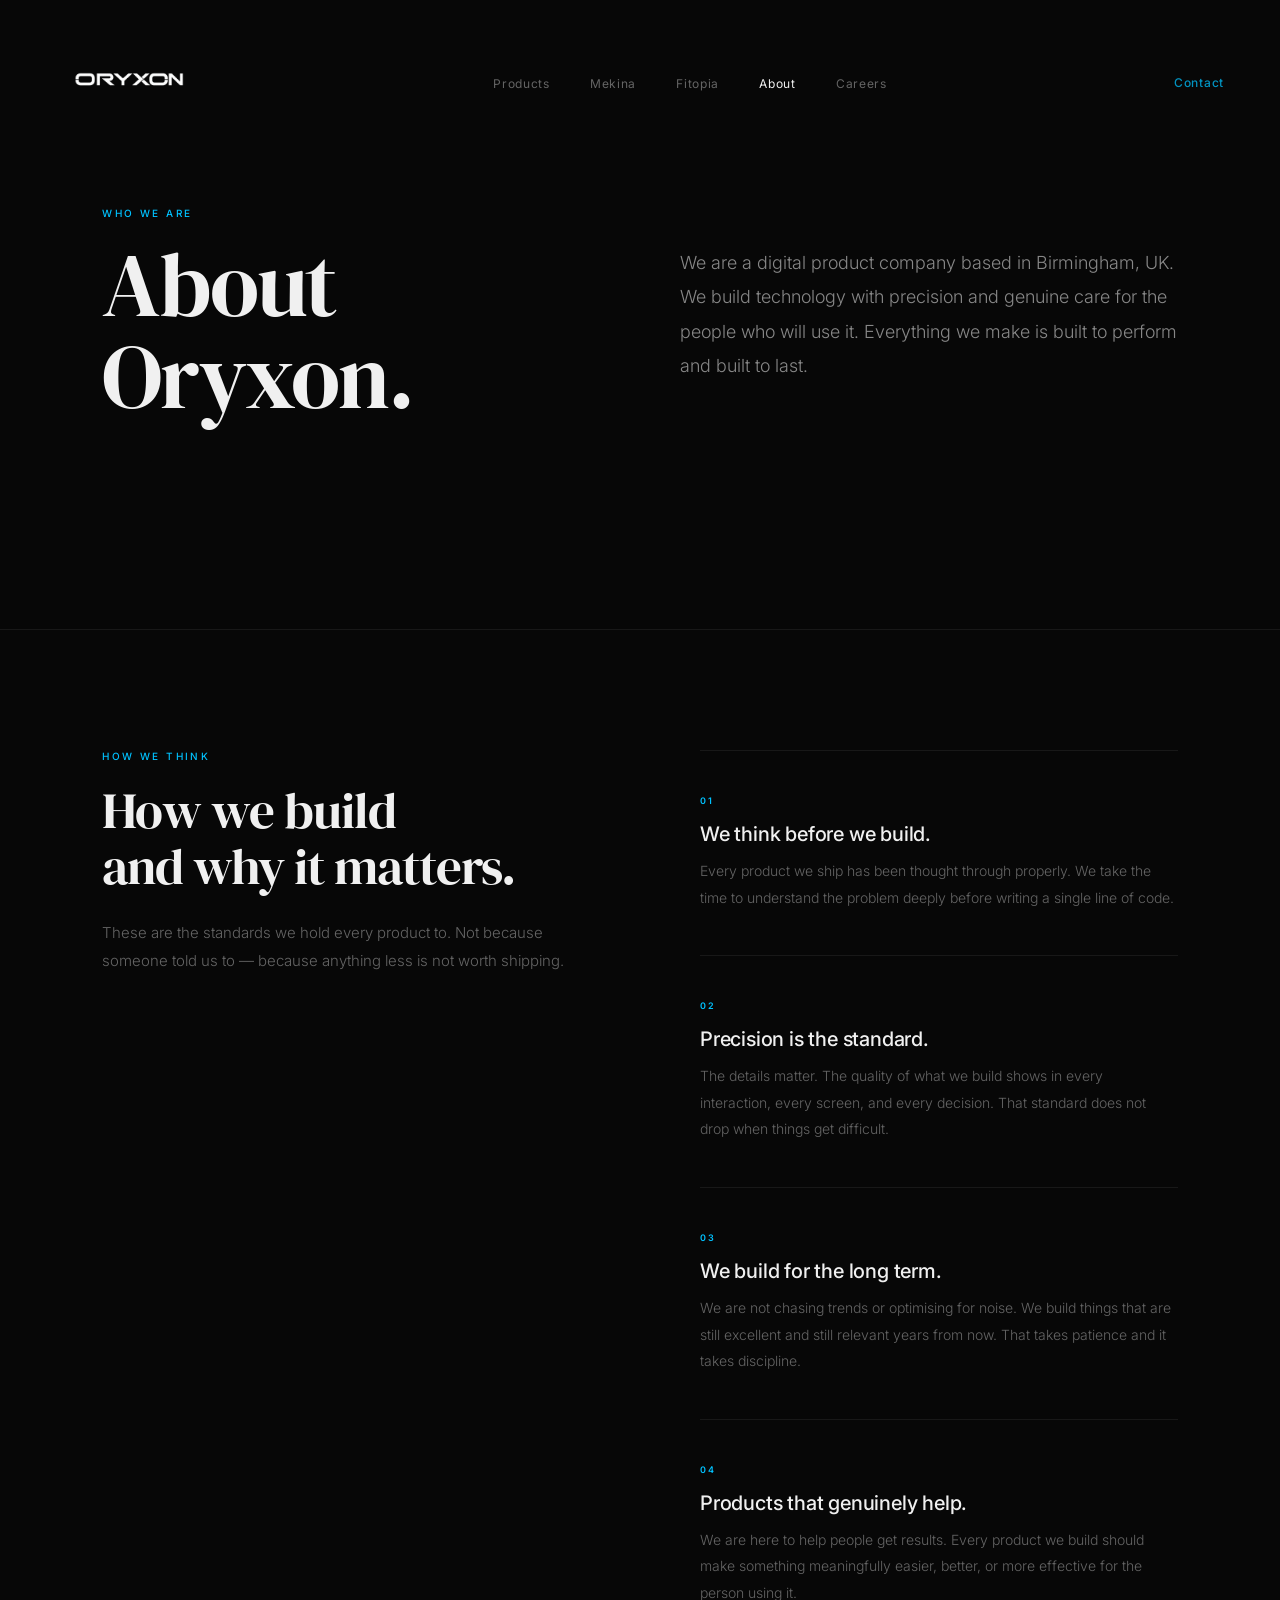
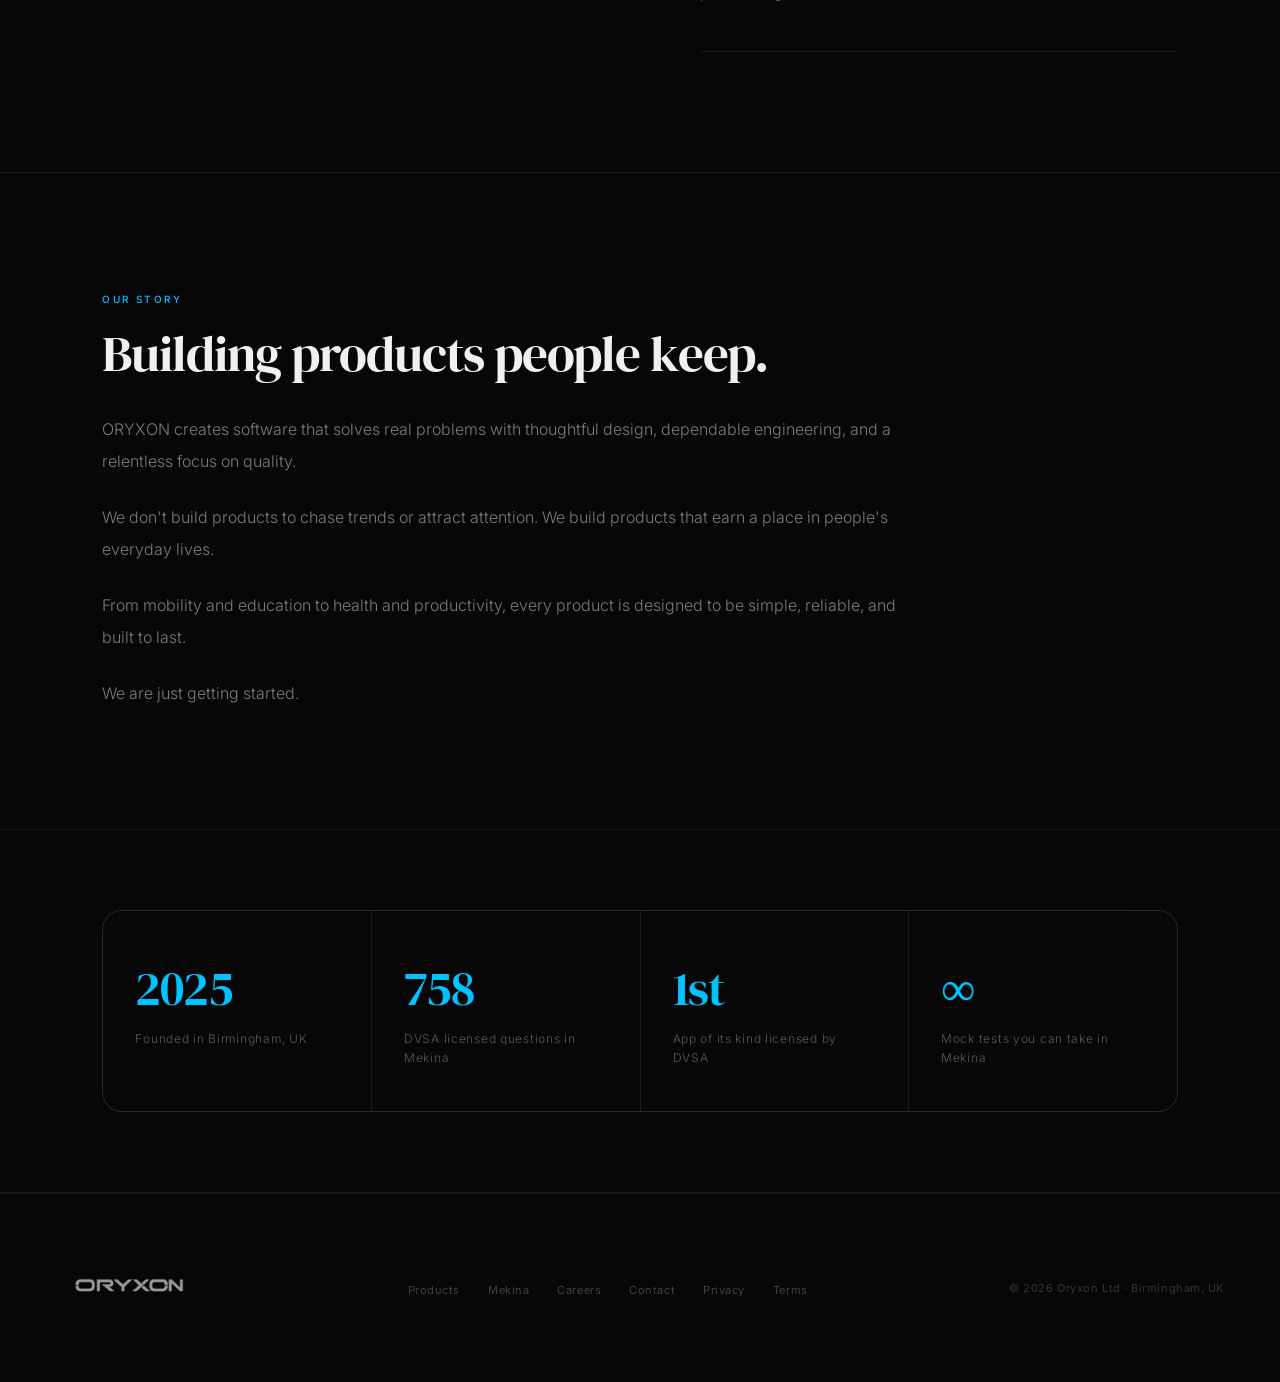
==== about/index.html @ ba81dc82 "Remove custom cursor, add splash screen, update screenshots" ====
<!DOCTYPE html>
<html lang="en">
<head>
<meta charset="UTF-8"><meta name="viewport" content="width=device-width, initial-scale=1.0">
<title>About — Oryxon</title>
<meta name="description" content="Oryxon is a digital product company based in Birmingham, UK. We build technology for communities that have been overlooked.">
<meta property="og:title" content="About Oryxon"><meta property="og:url" content="https://oryxon.co.uk/about">
<link rel="icon" type="image/png" href="/favicon.png">
<link rel="preconnect" href="https://fonts.googleapis.com"><link rel="preconnect" href="https://fonts.gstatic.com" crossorigin>
<link href="https://fonts.googleapis.com/css2?family=DM+Serif+Display:ital@0;1&family=Inter:wght@200;300;400;500;600&display=swap" rel="stylesheet">
<style>
*, *::before, *::after { box-sizing: border-box; margin: 0; padding: 0; }

:root {
  --void: #070707;
  --blue: #00C2FF;
  --green: #00E87A;
  --purple: #8B5CF6;
  --text: #f0f0f0;
  --muted: rgba(240,240,240,0.35);
  --glass: rgba(255,255,255,0.04);
  --border: rgba(255,255,255,0.07);
  --serif: 'DM Serif Display', Georgia, serif;
  --sans: 'Inter', system-ui, sans-serif;
}

html { scroll-behavior: smooth; }

body {
  background: var(--void);
  color: var(--text);
  font-family: var(--sans);
  overflow-x: hidden;
  -webkit-font-smoothing: antialiased;
  
}

/* CURSOR */
#cursor {
  position: fixed; width: 8px; height: 8px;
  background: var(--blue); border-radius: 50%;
  pointer-events: none; z-index: 9999;
  transform: translate(-50%, -50%);
  transition: width 0.3s, height 0.3s;
  mix-blend-mode: screen;
}
#cursor-ring {
  position: fixed; width: 36px; height: 36px;
  border: 1px solid rgba(0,194,255,0.4); border-radius: 50%;
  pointer-events: none; z-index: 9998;
  transform: translate(-50%, -50%);
  transition: width 0.3s, height 0.3s, border-color 0.3s;
}

/* NAV */
nav {
  position: fixed; top: 0; left: 0; right: 0; z-index: 100;
  display: flex; align-items: center; justify-content: space-between;
  padding: 32px 56px;
  transition: padding 0.4s, background 0.4s;
}
nav.scrolled {
  padding: 18px 56px;
  background: rgba(7,7,7,0.8);
  backdrop-filter: blur(24px);
  border-bottom: 1px solid var(--border);
}
.nav-logo {
  font-family: var(--sans); font-size: 14px; font-weight: 600;
  letter-spacing: 0.14em; text-transform: uppercase;
  color: var(--text); text-decoration: none;
}
.nav-logo em { color: var(--blue); font-style: normal; }
.nav-links { display: flex; gap: 40px; list-style: none; }
.nav-links a {
  font-size: 12px; font-weight: 400; letter-spacing: 0.06em;
  color: rgba(240,240,240,0.4); text-decoration: none; transition: color 0.2s;
}
.nav-links a:hover, .nav-links a.active { color: var(--text); }
.nav-contact {
  font-size: 12px; font-weight: 500; letter-spacing: 0.06em;
  color: var(--blue); text-decoration: none; opacity: 0.75; transition: opacity 0.2s;
}
.nav-contact:hover { opacity: 1; }

/* PAGE TRANSITIONS */
.page-wrap {
  opacity: 0;
  animation: pageIn 0.7s ease forwards;
}
@keyframes pageIn {
  from { opacity: 0; transform: translateY(16px); }
  to { opacity: 1; transform: translateY(0); }
}

/* SECTION UTILS */
.section-label {
  display: block; font-size: 10px; font-weight: 500;
  letter-spacing: 0.24em; text-transform: uppercase; color: var(--blue); margin-bottom: 20px;
}
.reveal {
  opacity: 0; transform: translateY(24px);
  transition: opacity 0.9s ease, transform 0.9s ease;
}
.reveal.visible { opacity: 1; transform: translateY(0); }

/* BUTTONS */
.btn-primary {
  display: inline-flex; align-items: center; gap: 10px;
  font-size: 12px; font-weight: 500; letter-spacing: 0.1em; text-transform: uppercase;
  color: #000; background: var(--blue); text-decoration: none;
  padding: 14px 36px; border-radius: 100px; transition: all 0.25s;
  border: none; 
}
.btn-primary:hover { transform: translateY(-2px); box-shadow: 0 0 40px rgba(0,194,255,0.35); }

.btn-ghost {
  display: inline-flex; align-items: center; gap: 10px;
  font-size: 12px; font-weight: 500; letter-spacing: 0.1em; text-transform: uppercase;
  color: var(--text); text-decoration: none;
  padding: 14px 36px; border-radius: 100px;
  border: 1px solid var(--border); transition: all 0.25s; 
}
.btn-ghost:hover { border-color: rgba(0,194,255,0.4); color: var(--blue); background: rgba(0,194,255,0.05); }

/* FOOTER */
footer {
  border-top: 1px solid var(--border);
  padding: 44px 56px;
  display: flex; align-items: center; justify-content: space-between;
}
.footer-logo { font-size: 12px; font-weight: 600; letter-spacing: 0.14em; text-transform: uppercase; }
.footer-logo em { color: var(--blue); font-style: normal; }
.footer-links { display: flex; gap: 28px; list-style: none; }
.footer-links a { font-size: 11px; color: rgba(240,240,240,0.25); text-decoration: none; letter-spacing: 0.05em; transition: color 0.2s; }
.footer-links a:hover { color: rgba(240,240,240,0.5); }
.footer-copy { font-size: 11px; color: rgba(240,240,240,0.2); letter-spacing: 0.05em; }

/* GLASS CARD */
.glass-card {
  background: rgba(255,255,255,0.03);
  border: 1px solid var(--border);
  border-radius: 20px;
  backdrop-filter: blur(12px);
}

/* APP STORE BTN */
.appstore-btn {
  display: inline-flex; align-items: center; gap: 12px;
  background: rgba(255,255,255,0.04); border: 1px solid rgba(255,255,255,0.12);
  border-radius: 12px; padding: 12px 22px;
  text-decoration: none; color: var(--text); opacity: 0.4;
  pointer-events: none; cursor: default;
  transition: none;
}
.appstore-btn svg { flex-shrink: 0; }
.appstore-btn-text { display: flex; flex-direction: column; gap: 1px; }
.appstore-btn-sub { font-size: 9px; font-weight: 400; letter-spacing: 0.06em; opacity: 0.7; }
.appstore-btn-label { font-size: 15px; font-weight: 600; letter-spacing: -0.01em; }

@media (max-width: 900px) {
  nav { padding: 20px 24px; }
  nav.scrolled { padding: 14px 24px; }
  .nav-links { display: none; }
  footer { flex-direction: column; gap: 20px; text-align: center; padding: 32px 24px; }
  .footer-links { flex-wrap: wrap; justify-content: center; }
}
</style>
<style>
#hero{min-height:70vh;display:grid;grid-template-columns:1fr 1fr;align-items:center;padding:0 8vw;border-bottom:1px solid var(--border);gap:80px;}
.hero-left h1{font-family:var(--serif);font-size:clamp(52px,7vw,100px);font-weight:400;letter-spacing:-0.025em;line-height:1.02;}
.hero-right p{font-size:18px;font-weight:300;line-height:1.9;color:rgba(240,240,240,0.55);}
#origin{padding:120px 8vw;display:grid;grid-template-columns:1fr 1fr;gap:120px;align-items:start;border-bottom:1px solid var(--border);}
.origin-left{position:sticky;top:120px;}
.origin-title{font-family:var(--serif);font-size:clamp(36px,4vw,54px);font-weight:400;letter-spacing:-0.02em;line-height:1.1;margin-bottom:24px;}
.origin-sub{font-size:15px;font-weight:300;color:rgba(240,240,240,0.4);line-height:1.9;}
.origin-right{display:flex;flex-direction:column;gap:0;}
.origin-block{padding:44px 0;border-bottom:1px solid var(--border);}
.origin-block:first-child{border-top:1px solid var(--border);}
.ob-num{font-size:9px;font-weight:600;letter-spacing:0.18em;color:var(--blue);margin-bottom:16px;}
.ob-title{font-size:20px;font-weight:500;letter-spacing:-0.01em;margin-bottom:12px;}
.ob-text{font-size:14px;font-weight:300;line-height:1.9;color:rgba(240,240,240,0.4);}
#founding{padding:120px 8vw;border-bottom:1px solid var(--border);}
.founding-inner{max-width:820px;}
.founding-title{font-family:var(--serif);font-size:clamp(32px,4vw,52px);font-weight:400;letter-spacing:-0.02em;line-height:1.1;margin-bottom:32px;}
.founding-title em{font-style:italic;color:var(--blue);}
.founding-body{font-size:16px;font-weight:300;line-height:2;color:rgba(240,240,240,0.5);}
.founding-body p+p{margin-top:24px;}
#facts{padding:80px 8vw;border-bottom:1px solid var(--border);}
.facts-grid{display:grid;grid-template-columns:repeat(4,1fr);gap:1px;background:var(--border);border:1px solid var(--border);border-radius:20px;overflow:hidden;}
.fact-item{background:rgba(7,7,7,0.9);padding:44px 32px;}
.fact-num{font-family:var(--serif);font-size:48px;font-weight:400;color:var(--blue);letter-spacing:-0.025em;margin-bottom:8px;}
.fact-label{font-size:12px;font-weight:300;color:rgba(240,240,240,0.35);letter-spacing:0.06em;line-height:1.6;}
@media(max-width:900px){
  #hero{grid-template-columns:1fr;padding:100px 24px 60px;gap:40px;}
  #origin{grid-template-columns:1fr;gap:0;padding:80px 24px;}
  .origin-left{position:static;margin-bottom:60px;}
  #founding,#facts{padding:80px 24px;}
  .facts-grid{grid-template-columns:repeat(2,1fr);}
}
</style>
</head>
<body>

<nav id="nav" class="scrolled">
  <a href="../index.html" class="nav-logo"><img src="/logo.png" alt="Oryxon" style="height:100px;display:block;"></a>
  <ul class="nav-links">
    <li><a href="../products/index.html">Products</a></li>
    <li><a href="../mekina/index.html">Mekina</a></li>
    <li><a href="../fitopia/index.html">Fitopia</a></li>
    <li><a href="index.html" class="active">About</a></li>
    <li><a href="../careers/index.html">Careers</a></li>
  </ul>
  <a href="../contact/index.html" class="nav-contact">Contact</a>
</nav>
<div class="page-wrap">

<section id="hero">
  <div class="hero-left">
    <span class="section-label reveal">Who we are</span>
    <h1 class="reveal">About<br>Oryxon.</h1>
  </div>
  <div class="hero-right">
    <p class="reveal">We are a digital product company based in Birmingham, UK. We build technology with precision and genuine care for the people who will use it. Everything we make is built to perform and built to last.</p>
  </div>
</section>

<section id="origin">
  <div class="origin-left reveal">
    <span class="section-label">How we think</span>
    <h2 class="origin-title">How we build<br>and why it matters.</h2>
    <p class="origin-sub">These are the standards we hold every product to. Not because someone told us to — because anything less is not worth shipping.</p>
  </div>
  <div class="origin-right">
    <div class="origin-block reveal">
      <div class="ob-num">01</div>
      <div class="ob-title">We think before we build.</div>
      <p class="ob-text">Every product we ship has been thought through properly. We take the time to understand the problem deeply before writing a single line of code.</p>
    </div>
    <div class="origin-block reveal">
      <div class="ob-num">02</div>
      <div class="ob-title">Precision is the standard.</div>
      <p class="ob-text">The details matter. The quality of what we build shows in every interaction, every screen, and every decision. That standard does not drop when things get difficult.</p>
    </div>
    <div class="origin-block reveal">
      <div class="ob-num">03</div>
      <div class="ob-title">We build for the long term.</div>
      <p class="ob-text">We are not chasing trends or optimising for noise. We build things that are still excellent and still relevant years from now. That takes patience and it takes discipline.</p>
    </div>
    <div class="origin-block reveal">
      <div class="ob-num">04</div>
      <div class="ob-title">Products that genuinely help.</div>
      <p class="ob-text">We are here to help people get results. Every product we build should make something meaningfully easier, better, or more effective for the person using it.</p>
    </div>
  </div>
</section>

<section id="founding">
  <div class="founding-inner">
    <span class="section-label reveal">Our story</span>
    <h2 class="founding-title reveal">Building products people keep.</h2>
    <div class="founding-body reveal">
      <p>ORYXON creates software that solves real problems with thoughtful design, dependable engineering, and a relentless focus on quality.</p>
      <p>We don't build products to chase trends or attract attention. We build products that earn a place in people's everyday lives.</p>
      <p>From mobility and education to health and productivity, every product is designed to be simple, reliable, and built to last.</p>
      <p>We are just getting started.</p>
    </div>
  </div>
</section>

<section id="facts">
  <div class="facts-grid">
    <div class="fact-item reveal">
      <div class="fact-num">2025</div>
      <div class="fact-label">Founded in Birmingham, UK</div>
    </div>
    <div class="fact-item reveal">
      <div class="fact-num">758</div>
      <div class="fact-label">DVSA licensed questions in Mekina</div>
    </div>
    <div class="fact-item reveal">
      <div class="fact-num">1st</div>
      <div class="fact-label">App of its kind licensed by DVSA</div>
    </div>
    <div class="fact-item reveal">
      <div class="fact-num">∞</div>
      <div class="fact-label">Mock tests you can take in Mekina</div>
    </div>
  </div>
</section>

<footer>
  <div class="footer-logo"><img src="/logo.png" alt="Oryxon" style="height:100px;display:block;opacity:0.6;"></div>
  <ul class="footer-links">
    <li><a href="../products/index.html">Products</a></li><li><a href="../mekina/index.html">Mekina</a></li>
    <li><a href="../careers/index.html">Careers</a></li><li><a href="../contact/index.html">Contact</a></li>
    <li><a href="../privacy/index.html">Privacy</a></li><li><a href="../terms/index.html">Terms</a></li>
  </ul>
  <div class="footer-copy">© 2026 Oryxon Ltd · Birmingham, UK</div>
</footer>
</div>
<script>

window.addEventListener('scroll',()=>document.getElementById('nav').classList.toggle('scrolled',scrollY>60));
const io=new IntersectionObserver(e=>e.forEach(en=>{if(en.isIntersecting)en.target.classList.add('visible');}),{threshold:.12});
document.querySelectorAll('.reveal').forEach(el=>io.observe(el));
setTimeout(()=>document.querySelectorAll('#hero .reveal').forEach(el=>el.classList.add('visible')),100);
</script>
</body>
</html>
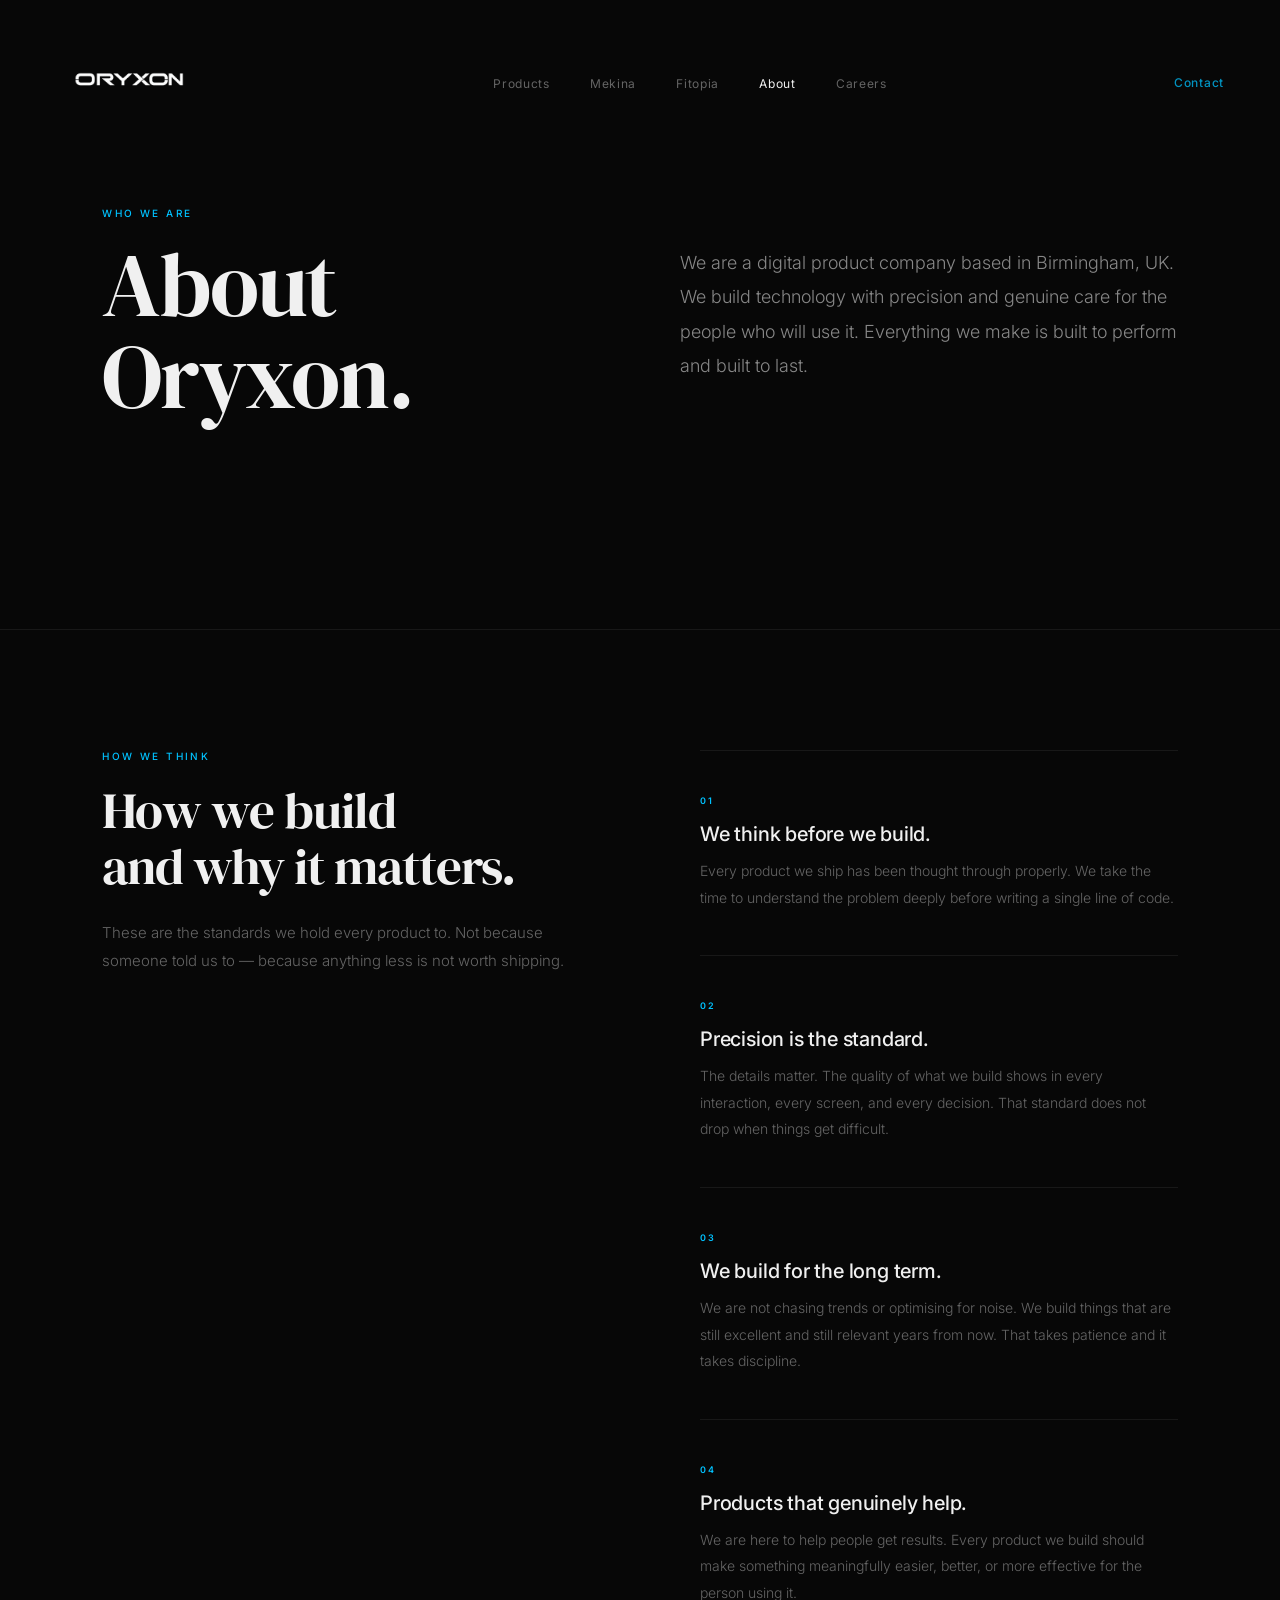
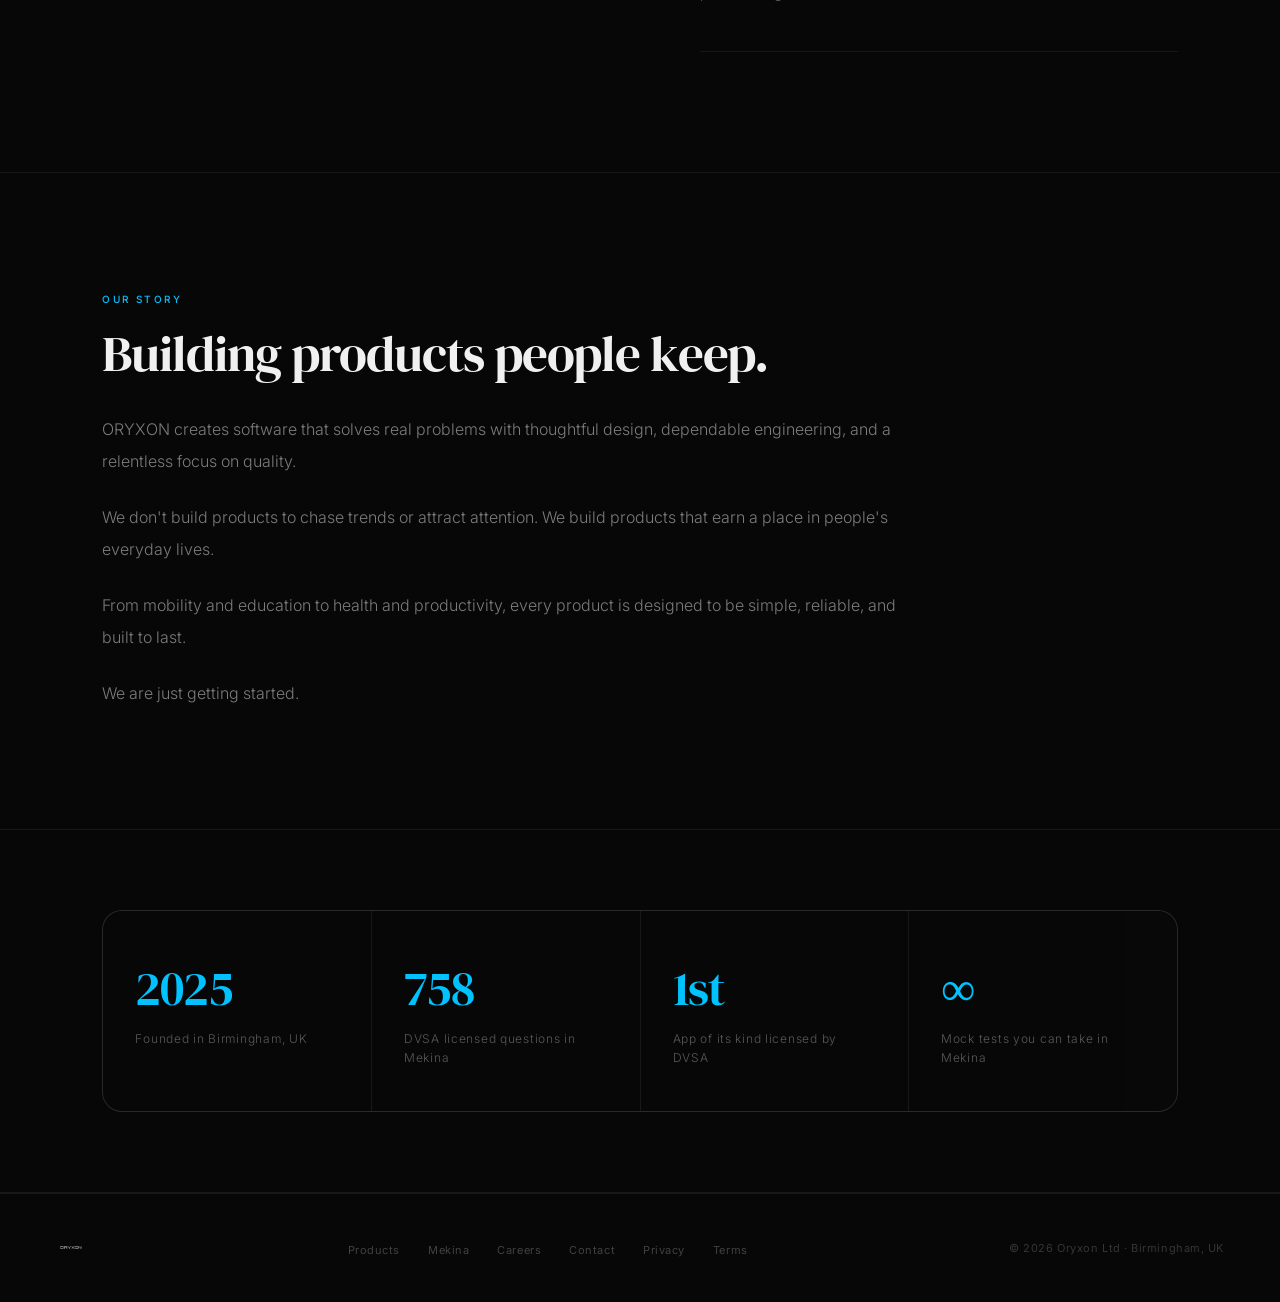
==== commit 2fc18214: "Mobile optimization - hamburger nav, logo fix, screenshots" ====
--- a/about/index.html
+++ b/about/index.html
@@ -198,6 +198,70 @@
   #founding,#facts{padding:80px 24px;}
   .facts-grid{grid-template-columns:repeat(2,1fr);}
 }
+
+/* ── MOBILE NAV ── */
+.hamburger {
+  display: none;
+  flex-direction: column;
+  gap: 5px;
+  cursor: pointer;
+  padding: 4px;
+  z-index: 200;
+}
+.hamburger span {
+  display: block;
+  width: 24px;
+  height: 1.5px;
+  background: var(--text, #f0f0f0);
+  transition: all 0.3s ease;
+}
+.hamburger.open span:nth-child(1) { transform: translateY(6.5px) rotate(45deg); }
+.hamburger.open span:nth-child(2) { opacity: 0; }
+.hamburger.open span:nth-child(3) { transform: translateY(-6.5px) rotate(-45deg); }
+
+.mobile-menu {
+  display: none;
+  position: fixed;
+  inset: 0;
+  background: rgba(4,4,7,0.97);
+  backdrop-filter: blur(24px);
+  z-index: 150;
+  flex-direction: column;
+  align-items: center;
+  justify-content: center;
+  gap: 36px;
+}
+.mobile-menu.open { display: flex; }
+.mobile-menu a {
+  font-size: 28px;
+  font-weight: 300;
+  color: rgba(240,240,240,0.85);
+  text-decoration: none;
+  letter-spacing: 0.08em;
+  transition: color 0.2s;
+}
+.mobile-menu a:hover { color: var(--blue, #00C2FF); }
+.mobile-menu-close {
+  position: absolute;
+  top: 28px;
+  right: 28px;
+  font-size: 28px;
+  color: rgba(240,240,240,0.4);
+  cursor: pointer;
+  background: none;
+  border: none;
+  line-height: 1;
+}
+
+@media (max-width: 900px) {
+  .hamburger { display: flex; }
+  .nav-links { display: none !important; }
+  .nav-contact { display: none; }
+  nav img { height: 28px !important; }
+  .nav-logo img { height: 28px !important; }
+  .footer-logo img { height: 18px !important; }
+}
+
 </style>
 </head>
 <body>
@@ -290,7 +354,7 @@
 </section>
 
 <footer>
-  <div class="footer-logo"><img src="/logo.png" alt="Oryxon" style="height:100px;display:block;opacity:0.6;"></div>
+  <div class="footer-logo"><img src="/logo.png" alt="Oryxon" style="height:20px;display:block;opacity:0.6;"></div>
   <ul class="footer-links">
     <li><a href="../products/index.html">Products</a></li><li><a href="../mekina/index.html">Mekina</a></li>
     <li><a href="../careers/index.html">Careers</a></li><li><a href="../contact/index.html">Contact</a></li>
@@ -306,5 +370,31 @@
 document.querySelectorAll('.reveal').forEach(el=>io.observe(el));
 setTimeout(()=>document.querySelectorAll('#hero .reveal').forEach(el=>el.classList.add('visible')),100);
 </script>
+<script>
+/* HAMBURGER */
+(function(){
+  const btn = document.getElementById('hamburger');
+  const menu = document.getElementById('mobile-menu');
+  const close = document.getElementById('mobile-menu-close');
+  if(!btn || !menu) return;
+  btn.addEventListener('click', () => {
+    btn.classList.toggle('open');
+    menu.classList.toggle('open');
+    document.body.style.overflow = menu.classList.contains('open') ? 'hidden' : '';
+  });
+  close.addEventListener('click', () => {
+    btn.classList.remove('open');
+    menu.classList.remove('open');
+    document.body.style.overflow = '';
+  });
+  menu.querySelectorAll('a').forEach(a => {
+    a.addEventListener('click', () => {
+      btn.classList.remove('open');
+      menu.classList.remove('open');
+      document.body.style.overflow = '';
+    });
+  });
+})();
+</script>
 </body>
 </html>
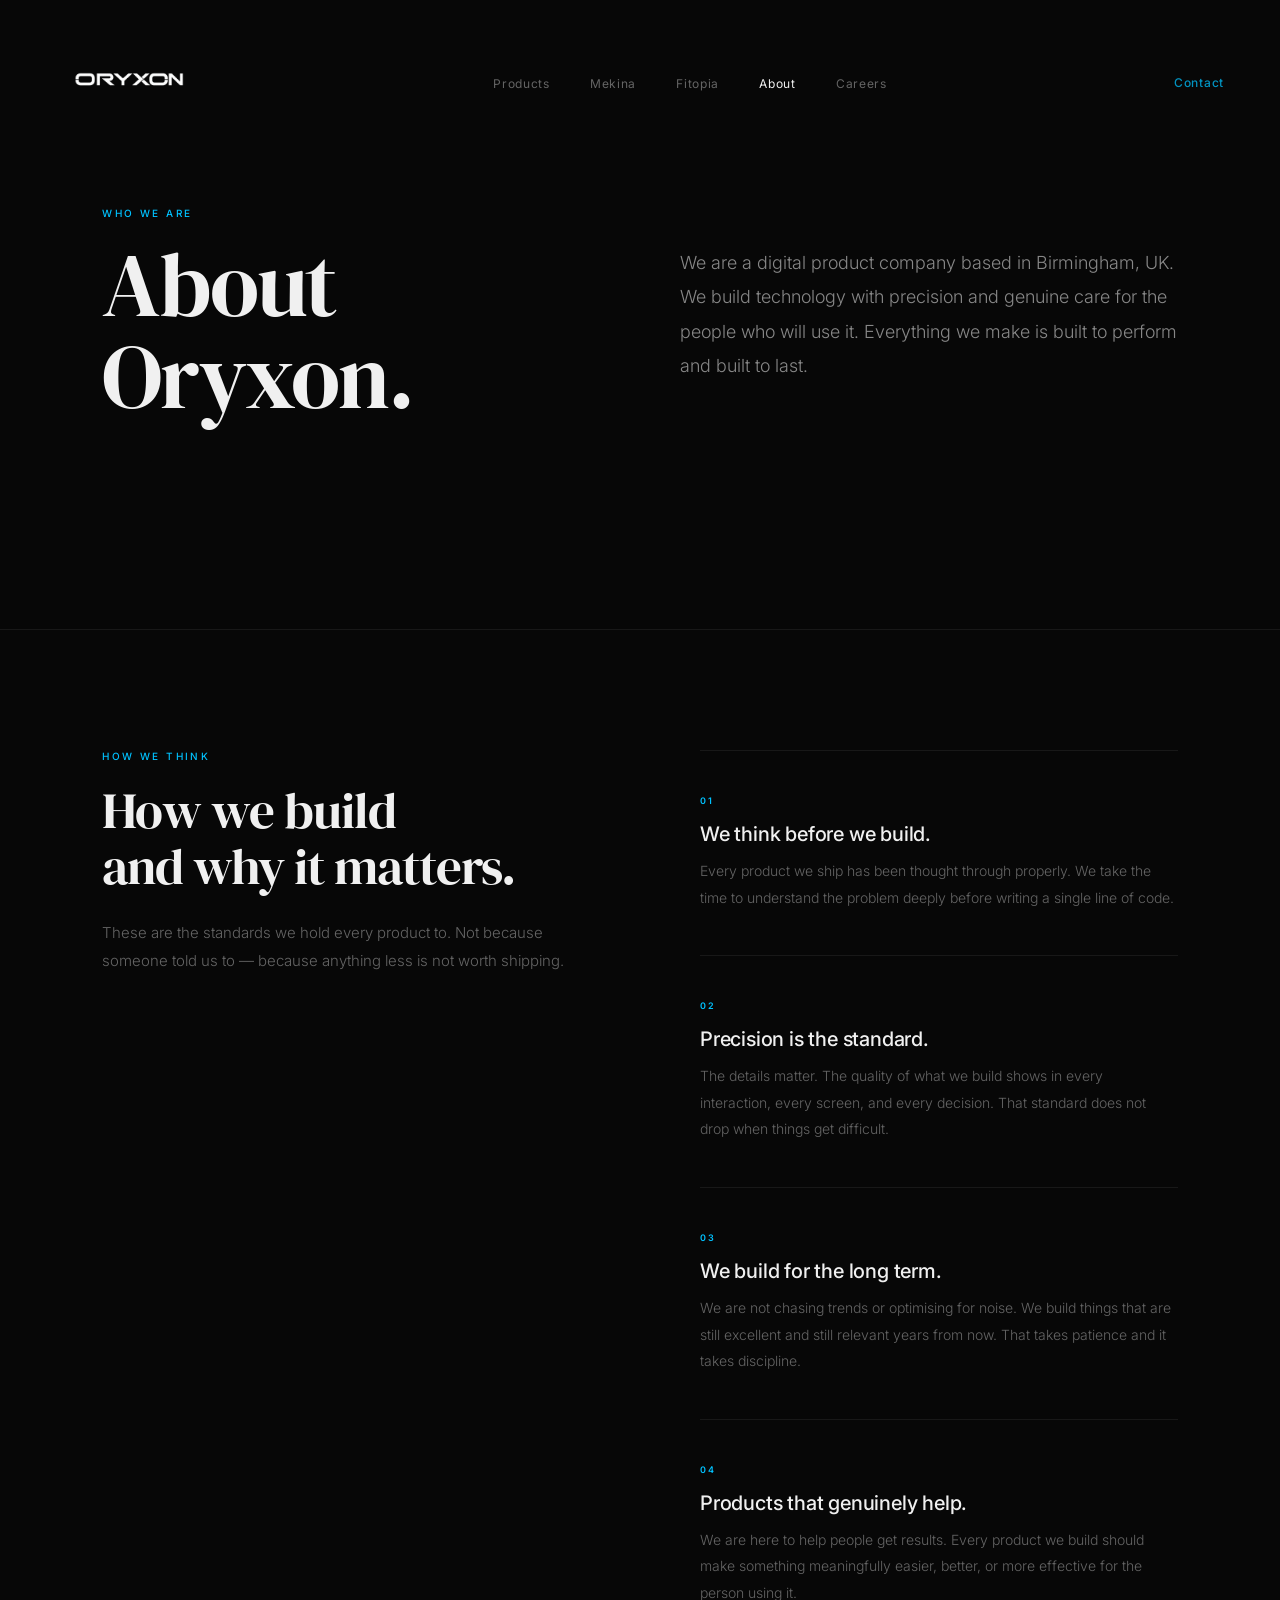
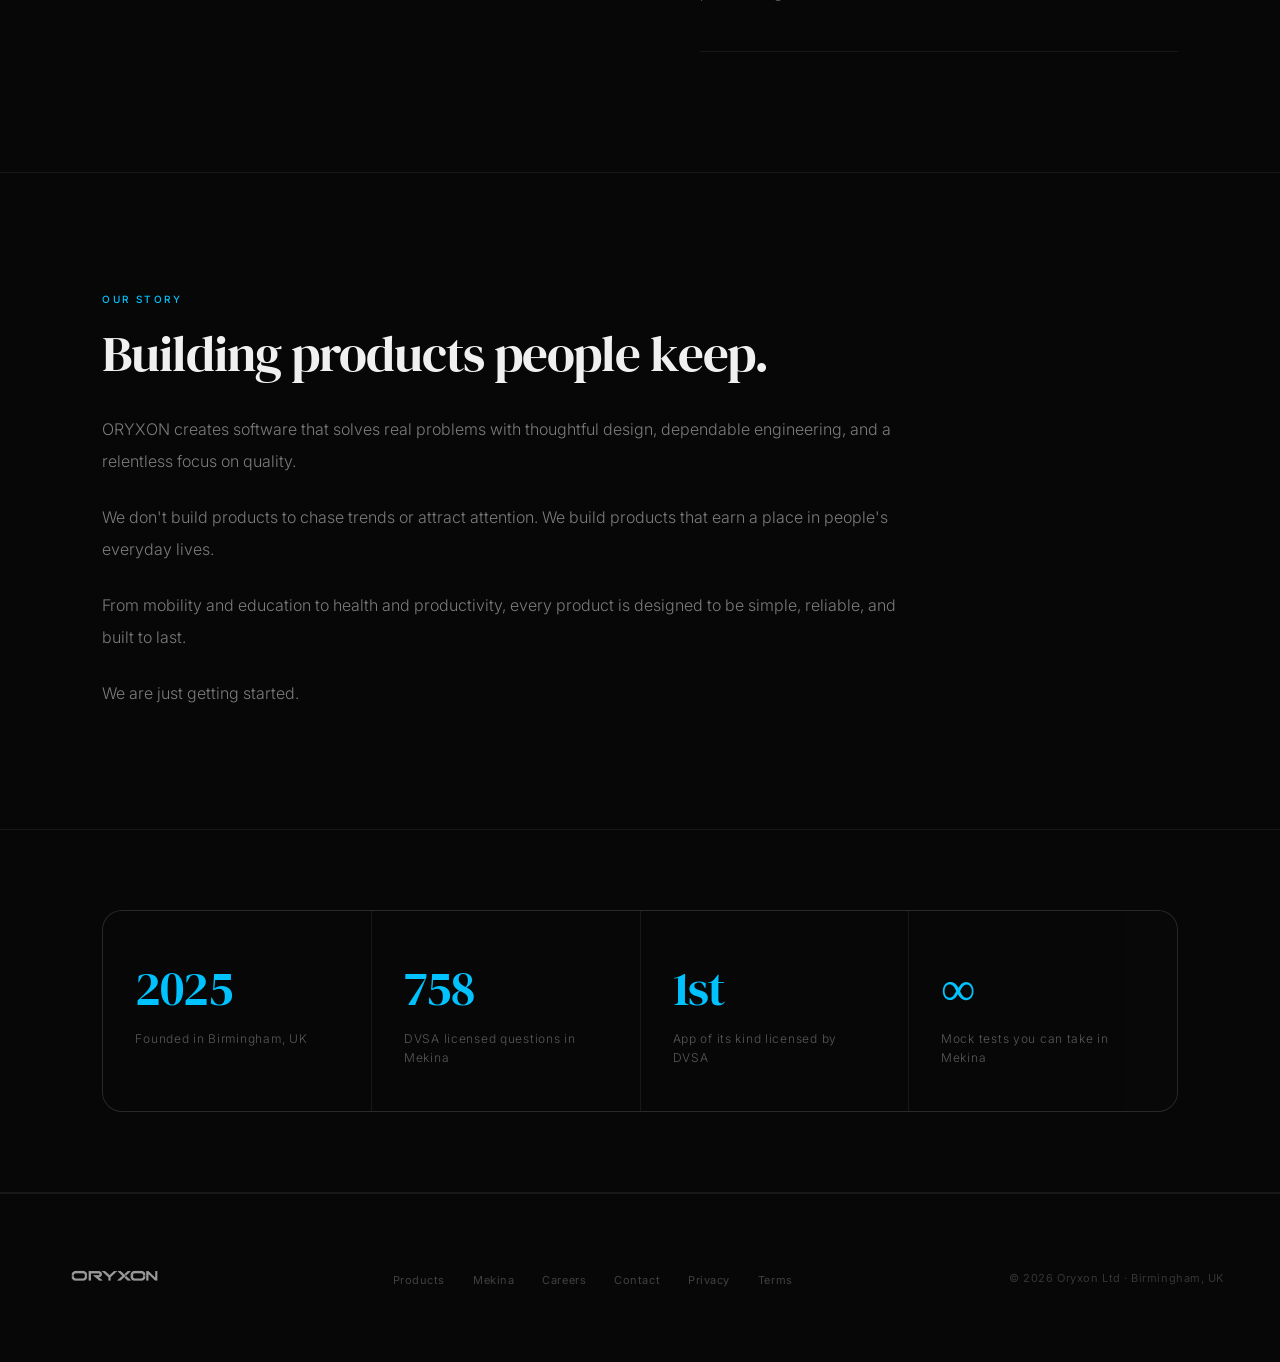
==== commit 3ec5abd0: "updated screen" ====
--- a/about/index.html
+++ b/about/index.html
@@ -354,7 +354,7 @@
 </section>
 
 <footer>
-  <div class="footer-logo"><img src="/logo.png" alt="Oryxon" style="height:20px;display:block;opacity:0.6;"></div>
+  <div class="footer-logo"><img src="/logo.png" alt="Oryxon" style="height:80px;display:block;opacity:0.6;"></div>
   <ul class="footer-links">
     <li><a href="../products/index.html">Products</a></li><li><a href="../mekina/index.html">Mekina</a></li>
     <li><a href="../careers/index.html">Careers</a></li><li><a href="../contact/index.html">Contact</a></li>
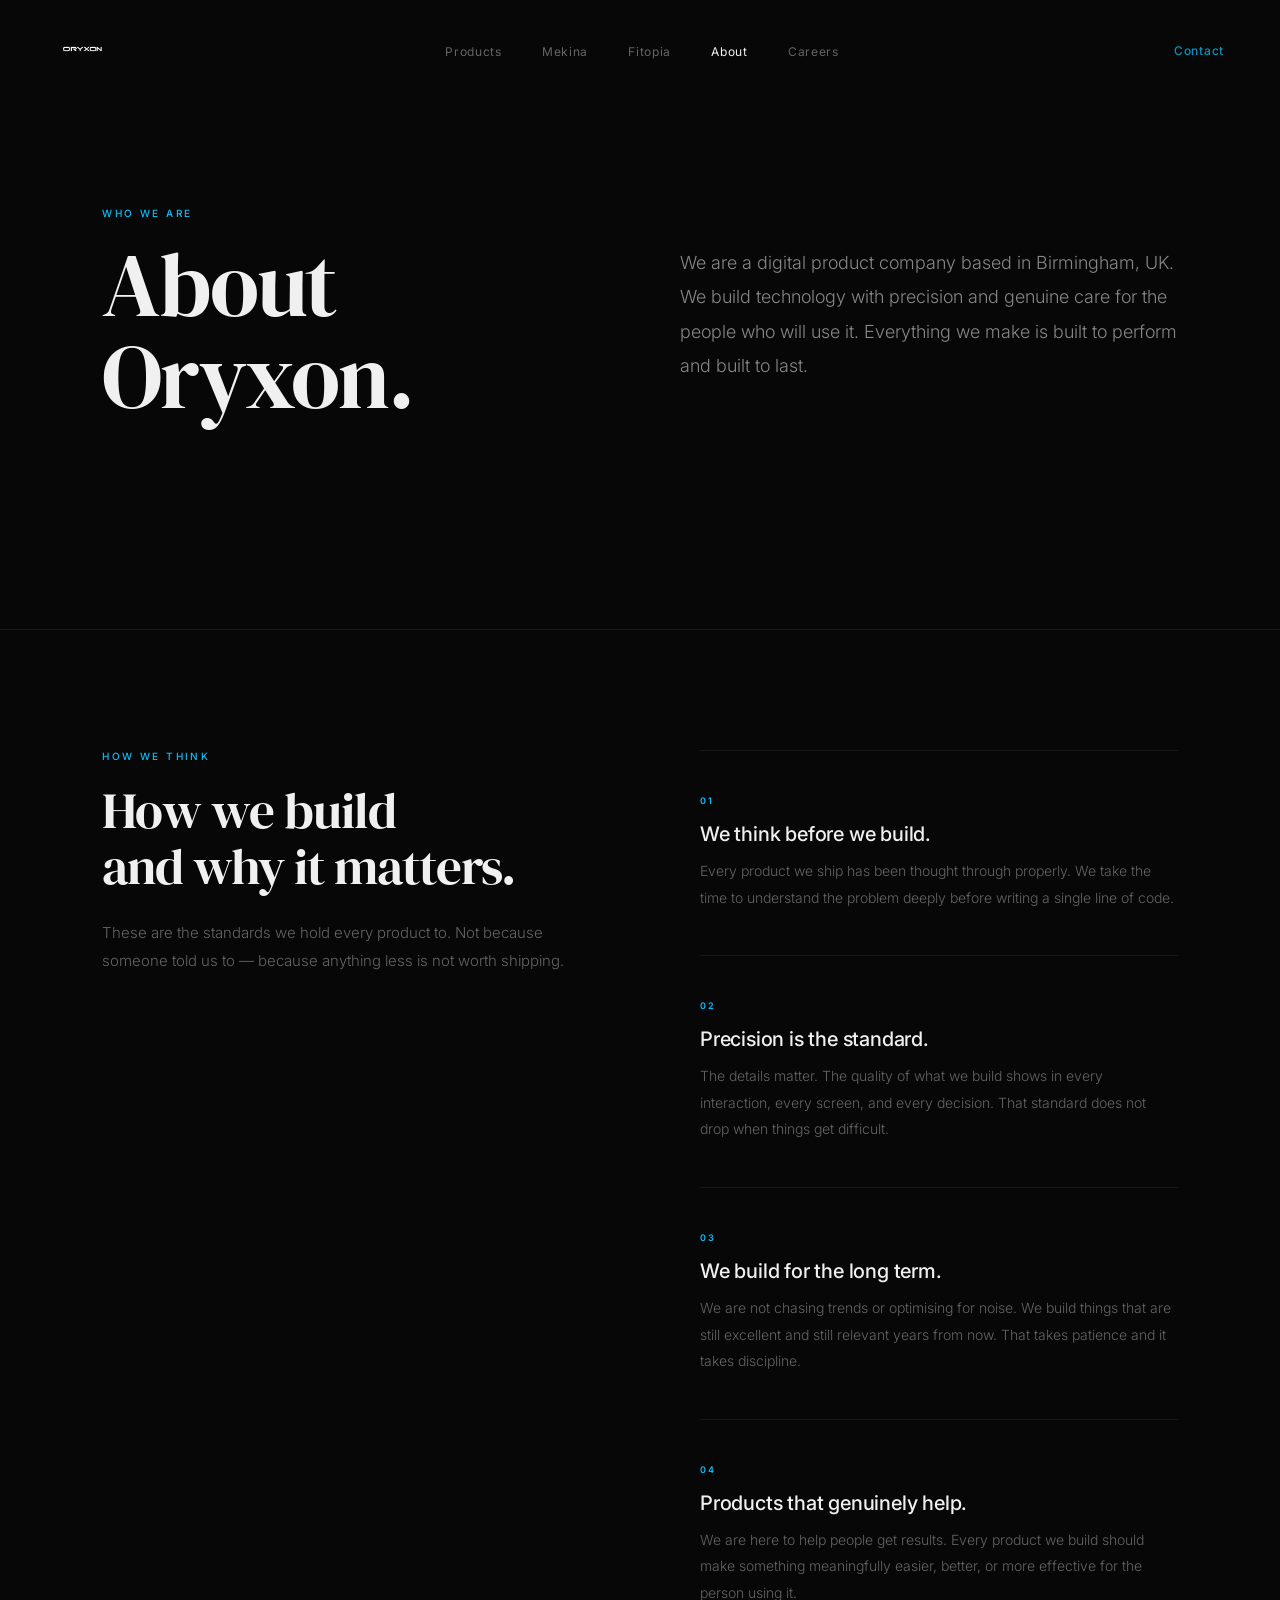
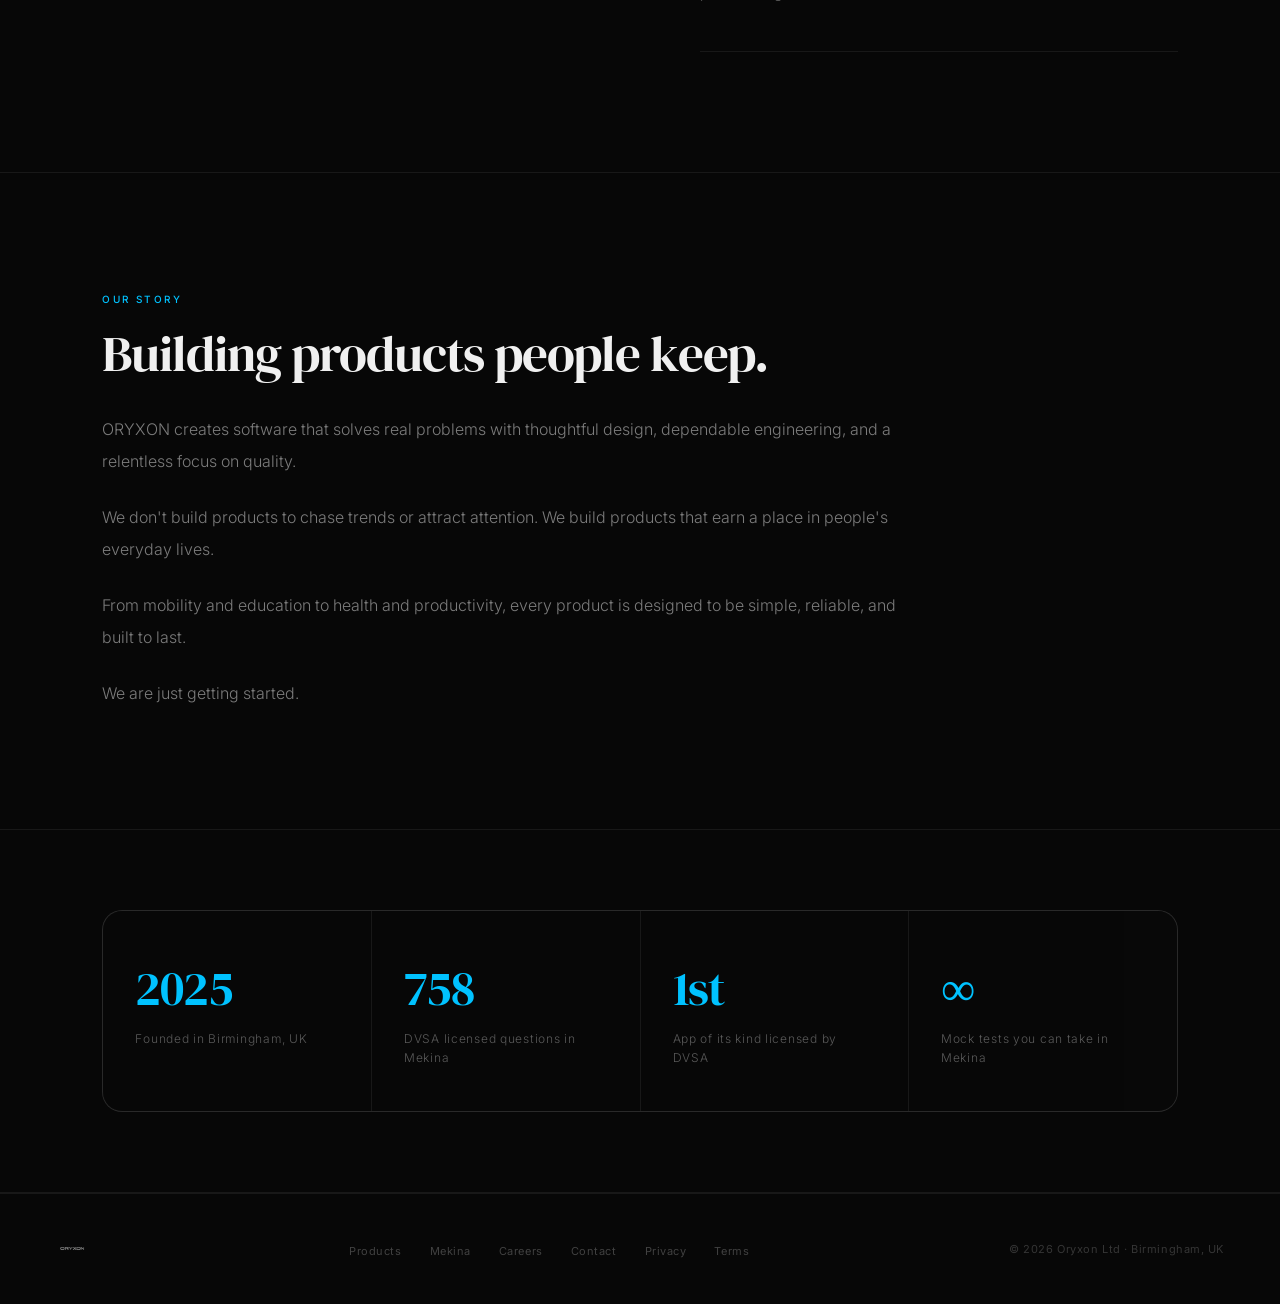
==== commit 710b71cf: "Fix logo sizes to 100px nav, 80px footer across all pages" ====
--- a/about/index.html
+++ b/about/index.html
@@ -258,16 +258,17 @@
   .nav-links { display: none !important; }
   .nav-contact { display: none; }
   nav img { height: 28px !important; }
-  .nav-logo img { height: 28px !important; }
-  .footer-logo img { height: 18px !important; }
+  .nav-logo img { height: 100px !important; }
+  .footer-logo img { height: 80px !important; }
 }
 
 </style>
+<link rel="stylesheet" href="/mobile.css">
 </head>
 <body>
 
 <nav id="nav" class="scrolled">
-  <a href="../index.html" class="nav-logo"><img src="/logo.png" alt="Oryxon" style="height:100px;display:block;"></a>
+  <a href="../index.html" class="nav-logo"><img src="/logo.png" alt="Oryxon" ></a>
   <ul class="nav-links">
     <li><a href="../products/index.html">Products</a></li>
     <li><a href="../mekina/index.html">Mekina</a></li>
@@ -276,7 +277,21 @@
     <li><a href="../careers/index.html">Careers</a></li>
   </ul>
   <a href="../contact/index.html" class="nav-contact">Contact</a>
+<!-- MOBILE HAMBURGER + FULLSCREEN MENU -->
+<button class="hamburger" id="hamburger" aria-label="Open navigation" aria-expanded="false">
+  <span></span><span></span><span></span>
+</button>
 </nav>
+<div class="mobile-menu" id="mobile-menu" role="dialog" aria-modal="true" aria-label="Navigation">
+  <button class="mobile-menu-close" id="mobile-menu-close" aria-label="Close navigation">&#x2715;</button>
+  <a href="../index.html">Home</a>
+  <a href="../products/index.html">Products</a>
+  <a href="../mekina/index.html">Mekina</a>
+  <a href="../fitopia/index.html">Fitopia</a>
+  <a href="index.html">About</a>
+  <a href="../careers/index.html">Careers</a>
+  <a href="../contact/index.html" class="mobile-menu-contact">Contact →</a>
+</div>
 <div class="page-wrap">
 
 <section id="hero">
@@ -354,7 +369,7 @@
 </section>
 
 <footer>
-  <div class="footer-logo"><img src="/logo.png" alt="Oryxon" style="height:80px;display:block;opacity:0.6;"></div>
+  <div class="footer-logo"><img src="/logo.png" alt="Oryxon" ></div>
   <ul class="footer-links">
     <li><a href="../products/index.html">Products</a></li><li><a href="../mekina/index.html">Mekina</a></li>
     <li><a href="../careers/index.html">Careers</a></li><li><a href="../contact/index.html">Contact</a></li>
@@ -370,31 +385,19 @@
 document.querySelectorAll('.reveal').forEach(el=>io.observe(el));
 setTimeout(()=>document.querySelectorAll('#hero .reveal').forEach(el=>el.classList.add('visible')),100);
 </script>
+
+
 <script>
-/* HAMBURGER */
+/* ── MOBILE REVEAL FALLBACK ── */
 (function(){
-  const btn = document.getElementById('hamburger');
-  const menu = document.getElementById('mobile-menu');
-  const close = document.getElementById('mobile-menu-close');
-  if(!btn || !menu) return;
-  btn.addEventListener('click', () => {
-    btn.classList.toggle('open');
-    menu.classList.toggle('open');
-    document.body.style.overflow = menu.classList.contains('open') ? 'hidden' : '';
-  });
-  close.addEventListener('click', () => {
-    btn.classList.remove('open');
-    menu.classList.remove('open');
-    document.body.style.overflow = '';
-  });
-  menu.querySelectorAll('a').forEach(a => {
-    a.addEventListener('click', () => {
-      btn.classList.remove('open');
-      menu.classList.remove('open');
-      document.body.style.overflow = '';
+  if(window.innerWidth > 900) return;
+  setTimeout(function(){
+    document.querySelectorAll('.reveal').forEach(function(el){
+      el.classList.add('visible');
     });
-  });
+  }, 200);
 })();
 </script>
+
 </body>
 </html>
--- a/mobile.css
+++ b/mobile.css
@@ -0,0 +1,1049 @@
+/* ═══════════════════════════════════════════════════════════════
+   ORYXON — MOBILE-FIRST RESPONSIVE SYSTEM
+   Covers: 320px phones → tablets → laptops → desktops
+   Strategy: progressive enhancement from 320px up
+   ═══════════════════════════════════════════════════════════════ */
+
+/* ── GLOBAL RESET ADDITIONS ── */
+html {
+  -webkit-text-size-adjust: 100%;
+  text-size-adjust: 100%;
+}
+
+img, video, canvas, svg {
+  max-width: 100%;
+  height: auto;
+  display: block;
+}
+
+/* Prevent ALL horizontal overflow */
+body {
+  overflow-x: hidden;
+  min-width: 0;
+}
+
+/* ── FLUID SPACING TOKENS ── */
+:root {
+  --space-xs:  clamp(8px,  2vw,  16px);
+  --space-sm:  clamp(16px, 3vw,  24px);
+  --space-md:  clamp(24px, 4vw,  40px);
+  --space-lg:  clamp(40px, 6vw,  80px);
+  --space-xl:  clamp(60px, 8vw,  120px);
+  --space-xxl: clamp(80px,10vw,  160px);
+  --px:        clamp(20px, 5vw,  56px);   /* page horizontal padding */
+  --nav-h:     68px;
+}
+
+/* ══════════════════════════════════════════════
+   NAV — Mobile-optimised (hamburger already exists)
+   ══════════════════════════════════════════════ */
+
+/* Fix logo size — was inline 100px which is huge */
+.nav-logo img,
+nav img {
+  height: clamp(28px, 5vw, 36px) !important;
+  width: auto !important;
+  display: block !important;
+}
+
+nav {
+  padding: clamp(14px, 2.5vw, 32px) var(--px);
+}
+nav.scrolled {
+  padding: clamp(12px, 2vw, 18px) var(--px);
+}
+
+/* Mobile menu — premium full-screen with staggered animation */
+.mobile-menu {
+  display: none;
+  position: fixed;
+  inset: 0;
+  background: rgba(4, 4, 7, 0.98);
+  backdrop-filter: blur(32px);
+  -webkit-backdrop-filter: blur(32px);
+  z-index: 150;
+  flex-direction: column;
+  align-items: center;
+  justify-content: center;
+  gap: clamp(24px, 5vw, 40px);
+  padding: 80px 40px 60px;
+}
+.mobile-menu.open {
+  display: flex;
+}
+.mobile-menu a {
+  font-size: clamp(22px, 6vw, 32px);
+  font-weight: 300;
+  color: rgba(240, 240, 240, 0.85);
+  text-decoration: none;
+  letter-spacing: 0.06em;
+  transition: color 0.2s;
+  min-height: 44px;
+  display: flex;
+  align-items: center;
+  text-align: center;
+}
+.mobile-menu a:hover,
+.mobile-menu a:focus {
+  color: var(--blue);
+}
+.mobile-menu-close {
+  position: absolute;
+  top: clamp(20px, 4vw, 28px);
+  right: clamp(20px, 4vw, 28px);
+  width: 44px;
+  height: 44px;
+  display: flex;
+  align-items: center;
+  justify-content: center;
+  font-size: 24px;
+  color: rgba(240, 240, 240, 0.4);
+  cursor: pointer;
+  background: none;
+  border: none;
+  line-height: 1;
+}
+.mobile-menu-contact {
+  margin-top: 16px;
+  font-size: 12px;
+  font-weight: 500;
+  letter-spacing: 0.14em;
+  text-transform: uppercase;
+  color: var(--blue) !important;
+  opacity: 0.8;
+  font-size: clamp(11px, 3vw, 14px) !important;
+}
+
+/* Hamburger touch target */
+.hamburger {
+  width: 44px;
+  height: 44px;
+  display: none;
+  flex-direction: column;
+  align-items: center;
+  justify-content: center;
+  gap: 5px;
+  cursor: pointer;
+  background: none;
+  border: none;
+  z-index: 200;
+  padding: 0;
+}
+.hamburger span {
+  display: block;
+  width: 24px;
+  height: 1.5px;
+  background: var(--text, #f0f0f0);
+  transition: all 0.3s ease;
+  pointer-events: none;
+}
+
+/* ══════════════════════════════════════════════
+   BUTTONS — Touch-friendly
+   ══════════════════════════════════════════════ */
+
+.btn-primary,
+.btn-ghost {
+  min-height: 44px;
+  min-width: 44px;
+  white-space: nowrap;
+}
+
+/* ══════════════════════════════════════════════
+   FOOTER — Always stacked on mobile
+   ══════════════════════════════════════════════ */
+
+footer {
+  padding: var(--space-lg) var(--px);
+}
+
+.footer-logo img {
+  height: clamp(16px, 3vw, 22px) !important;
+  width: auto !important;
+  opacity: 0.6;
+}
+
+/* ══════════════════════════════════════════════
+   SPLASH — Mobile splash logo scaling
+   ══════════════════════════════════════════════ */
+.splash-logo {
+  height: clamp(120px, 40vw, 352px) !important;
+}
+
+/* ══════════════════════════════════════════════
+   SECTION PADDING — fluid across all pages
+   ══════════════════════════════════════════════ */
+
+/* ══════════════════════════════════════════════
+   APP STORE BUTTONS — horizontal on mobile
+   ══════════════════════════════════════════════ */
+.appstore-btns-row {
+  display: flex;
+  gap: 12px;
+  flex-wrap: wrap;
+}
+.appstore-btn {
+  min-height: 44px;
+  min-width: 44px;
+}
+
+/* ══════════════════════════════════════════════
+   ANIMATIONS — reduce on mobile for performance
+   ══════════════════════════════════════════════ */
+@media (prefers-reduced-motion: reduce) {
+  *, *::before, *::after {
+    animation-duration: 0.01ms !important;
+    transition-duration: 0.01ms !important;
+  }
+  .reveal, .world-tag, .world-name, .world-desc, .world-cta {
+    opacity: 1 !important;
+    transform: none !important;
+  }
+}
+
+/* ══════════════════════════════════════════════
+   BREAKPOINT: phones ≤ 480px
+   ══════════════════════════════════════════════ */
+@media (max-width: 480px) {
+
+  /* NAV */
+  nav { padding: 14px 20px; }
+  nav.scrolled { padding: 12px 20px; }
+  .hamburger { display: flex; }
+  .nav-links { display: none !important; }
+  .nav-contact { display: none !important; }
+
+  /* ── HOME HERO ── */
+  #hero {
+    grid-template-columns: 1fr !important;
+    padding: calc(var(--nav-h) + 40px) 20px 60px !important;
+    min-height: auto !important;
+    gap: 0 !important;
+  }
+  .hero-left { padding: 0 !important; }
+  .hero-right { display: none !important; }
+  .hero-title {
+    font-size: clamp(36px, 11vw, 52px) !important;
+    margin-bottom: 24px !important;
+  }
+  .hero-sub {
+    font-size: 14px !important;
+    max-width: 100% !important;
+    margin-bottom: 36px !important;
+    line-height: 1.75 !important;
+  }
+  .hero-actions {
+    flex-direction: column !important;
+    align-items: stretch !important;
+    gap: 12px !important;
+  }
+  .hero-actions .btn-primary,
+  .hero-actions .btn-ghost {
+    justify-content: center;
+    width: 100%;
+    padding: 15px 20px !important;
+    font-size: 11px !important;
+  }
+  .hero-eyebrow { margin-bottom: 28px !important; }
+
+  /* ── HOME WORLD SECTIONS ── */
+  .world-section {
+    height: auto !important;
+    min-height: auto !important;
+  }
+  .world-sticky {
+    position: relative !important;
+    height: auto !important;
+    display: block !important;
+    padding: 70px 20px 60px !important;
+  }
+  .world-left {
+    width: 100% !important;
+    padding: 0 !important;
+  }
+  .world-right { display: none !important; }
+  .world-name {
+    font-size: clamp(48px, 16vw, 80px) !important;
+    margin-bottom: 16px !important;
+  }
+  .world-desc {
+    font-size: 14px !important;
+    max-width: 100% !important;
+    margin-bottom: 28px !important;
+    line-height: 1.75 !important;
+  }
+
+  /* ── STATEMENTS ── */
+  #statements {
+    padding: 60px 20px !important;
+  }
+  .statement-line {
+    font-size: clamp(20px, 6.5vw, 32px) !important;
+    padding: 20px 0 !important;
+  }
+
+  /* ── CLOSING ── */
+  #closing {
+    padding: 60px 20px !important;
+  }
+  .closing-title {
+    font-size: clamp(32px, 10vw, 52px) !important;
+  }
+
+  /* ── PRODUCTS PAGE ── */
+  #hero {
+    padding: calc(var(--nav-h) + 32px) 20px 48px !important;
+    min-height: auto !important;
+  }
+  .page-title { font-size: clamp(40px, 12vw, 60px) !important; }
+  .page-sub {
+    font-size: 14px !important;
+    max-width: 100% !important;
+  }
+  .product-row,
+  .product-row.flip {
+    grid-template-columns: 1fr !important;
+    padding: 48px 20px !important;
+    gap: 32px !important;
+    direction: ltr !important;
+    min-height: auto !important;
+  }
+  .pr-visual { height: 220px !important; }
+  .pr-name { font-size: clamp(40px, 13vw, 60px) !important; }
+  .pr-desc { font-size: 14px !important; max-width: 100% !important; }
+
+  /* ── MEKINA PAGE ── */
+  #mekina-hero {
+    grid-template-columns: 1fr !important;
+    padding: calc(var(--nav-h) + 32px) 20px 40px !important;
+    min-height: auto !important;
+  }
+  .hero-right-col {
+    padding: 32px 0 !important;
+    justify-content: center !important;
+  }
+  .phones-wrap {
+    transform: scale(1);
+    transform-origin: center top;
+  }
+  #features,
+  #community {
+    padding: 60px 20px !important;
+  }
+  .features-grid {
+    grid-template-columns: 1fr !important;
+  }
+  .community-inner {
+    grid-template-columns: 1fr !important;
+    gap: 40px !important;
+  }
+  .stat-num { font-size: 36px !important; }
+
+  /* ── FITOPIA PAGE ── */
+  #fitopia-hero {
+    grid-template-columns: 1fr !important;
+    padding: calc(var(--nav-h) + 32px) 20px 40px !important;
+    min-height: auto !important;
+  }
+
+  /* ── ABOUT PAGE ── */
+  #hero {
+    grid-template-columns: 1fr !important;
+    gap: 32px !important;
+    padding: calc(var(--nav-h) + 32px) 20px 48px !important;
+  }
+  #origin {
+    grid-template-columns: 1fr !important;
+    gap: 0 !important;
+    padding: 60px 20px !important;
+  }
+  #founding { padding: 60px 20px !important; }
+  .founding-body { font-size: 14px !important; }
+  #facts { padding: 60px 20px !important; }
+  .facts-grid { grid-template-columns: repeat(2, 1fr) !important; }
+  .fact-num { font-size: 36px !important; }
+  .fact-item { padding: 28px 20px !important; }
+
+  /* ── CAREERS PAGE ── */
+  #what-we-value,
+  #open-roles { padding: 60px 20px !important; }
+  .values-grid { grid-template-columns: 1fr !important; }
+  .role-item {
+    flex-direction: column !important;
+    align-items: flex-start !important;
+    gap: 16px !important;
+    padding: 28px 0 !important;
+  }
+
+  /* ── CONTACT PAGE ── */
+  #contact-wrap {
+    grid-template-columns: 1fr !important;
+    min-height: auto !important;
+  }
+  .contact-left,
+  .contact-right {
+    padding: 60px 20px !important;
+    border-right: none !important;
+  }
+  .contact-left { border-bottom: 1px solid var(--border) !important; }
+  .contact-title { font-size: clamp(32px, 11vw, 52px) !important; }
+  .contact-sub { font-size: 14px !important; max-width: 100% !important; }
+
+  /* ── LEGAL PAGES ── */
+  .legal-wrap { padding: calc(var(--nav-h) + 40px) 20px 60px !important; }
+
+  /* ── FOOTER ── */
+  footer {
+    flex-direction: column !important;
+    gap: 24px !important;
+    text-align: center !important;
+    padding: 40px 20px !important;
+  }
+  .footer-links {
+    flex-wrap: wrap !important;
+    justify-content: center !important;
+    gap: 12px 20px !important;
+  }
+  .footer-links a { font-size: 11px !important; }
+}
+
+/* ══════════════════════════════════════════════
+   BREAKPOINT: large phones 481–600px
+   ══════════════════════════════════════════════ */
+@media (min-width: 481px) and (max-width: 600px) {
+  :root { --px: 24px; }
+
+  nav { padding: 16px var(--px); }
+  nav.scrolled { padding: 12px var(--px); }
+  .hamburger { display: flex; }
+  .nav-links { display: none !important; }
+  .nav-contact { display: none !important; }
+
+  #hero {
+    grid-template-columns: 1fr !important;
+    padding: calc(var(--nav-h) + 48px) var(--px) 60px !important;
+    min-height: auto !important;
+  }
+  .hero-left { padding: 0 !important; }
+  .hero-right { display: none !important; }
+  .hero-title { font-size: clamp(38px, 9vw, 52px) !important; }
+  .hero-actions {
+    flex-wrap: wrap !important;
+    gap: 12px !important;
+  }
+  .hero-actions .btn-primary,
+  .hero-actions .btn-ghost {
+    flex: 1 1 160px;
+    justify-content: center;
+  }
+
+  .world-section { height: auto !important; }
+  .world-sticky {
+    position: relative !important;
+    height: auto !important;
+    padding: 70px var(--px) 60px !important;
+  }
+  .world-left { width: 100% !important; padding: 0 !important; }
+  .world-right { display: none !important; }
+
+  #statements { padding: 60px var(--px) !important; }
+  #closing { padding: 60px var(--px) !important; }
+
+  .product-row, .product-row.flip {
+    grid-template-columns: 1fr !important;
+    padding: 48px var(--px) !important;
+    gap: 36px !important;
+    direction: ltr !important;
+  }
+  .pr-visual { height: 240px !important; }
+
+  #mekina-hero, #fitopia-hero {
+    grid-template-columns: 1fr !important;
+    padding: calc(var(--nav-h) + 40px) var(--px) 40px !important;
+    min-height: auto !important;
+  }
+  .phones-wrap {
+    transform: scale(0.6) !important;
+    transform-origin: center top !important;
+    margin-bottom: -110px !important;
+  }
+
+  #contact-wrap { grid-template-columns: 1fr !important; }
+  .contact-left, .contact-right { padding: 60px var(--px) !important; }
+
+  footer {
+    flex-direction: column !important;
+    gap: 24px !important;
+    text-align: center !important;
+    padding: 40px var(--px) !important;
+  }
+  .footer-links {
+    flex-wrap: wrap !important;
+    justify-content: center !important;
+  }
+}
+
+/* ══════════════════════════════════════════════
+   BREAKPOINT: tablet portrait 601–900px
+   ══════════════════════════════════════════════ */
+@media (min-width: 601px) and (max-width: 900px) {
+  :root { --px: 32px; }
+
+  nav { padding: 18px var(--px); }
+  nav.scrolled { padding: 14px var(--px); }
+  .hamburger { display: flex; }
+  .nav-links { display: none !important; }
+  .nav-contact { display: none !important; }
+
+  #hero {
+    grid-template-columns: 1fr !important;
+    padding: calc(var(--nav-h) + 60px) var(--px) 72px !important;
+    min-height: auto !important;
+  }
+  .hero-left { padding: 0 !important; }
+  .hero-right { display: none !important; }
+  .hero-title { font-size: clamp(44px, 8vw, 64px) !important; }
+  .hero-sub { font-size: 15px !important; max-width: 100% !important; }
+  .hero-actions { gap: 14px !important; flex-wrap: wrap !important; }
+
+  .world-section { height: auto !important; }
+  .world-sticky {
+    position: relative !important;
+    height: auto !important;
+    padding: 80px var(--px) 72px !important;
+  }
+  .world-left { width: 100% !important; padding: 0 !important; }
+  .world-right { display: none !important; }
+  .world-name { font-size: clamp(56px, 12vw, 80px) !important; }
+
+  #statements { padding: 80px var(--px) !important; }
+  .statement-line { font-size: clamp(24px, 5vw, 40px) !important; }
+  #closing { padding: 80px var(--px) !important; }
+
+  /* Products */
+  .product-row, .product-row.flip {
+    grid-template-columns: 1fr !important;
+    padding: 60px var(--px) !important;
+    gap: 40px !important;
+    direction: ltr !important;
+    min-height: auto !important;
+  }
+  .pr-visual { height: 300px !important; }
+  .pr-name { font-size: clamp(44px, 9vw, 64px) !important; }
+
+  /* Mekina */
+  #mekina-hero {
+    grid-template-columns: 1fr !important;
+    padding: calc(var(--nav-h) + 60px) var(--px) 60px !important;
+    min-height: auto !important;
+  }
+  .hero-right-col { padding: 40px 0 !important; }
+  .phones-wrap {
+    transform: scale(0.68) !important;
+    transform-origin: center top !important;
+    margin-bottom: -100px !important;
+  }
+  #features, #community {
+    padding: 80px var(--px) !important;
+  }
+  .features-grid { grid-template-columns: repeat(2, 1fr) !important; }
+
+  /* Fitopia */
+  #fitopia-hero {
+    grid-template-columns: 1fr !important;
+    padding: calc(var(--nav-h) + 60px) var(--px) 60px !important;
+    min-height: auto !important;
+  }
+
+  /* About */
+  #hero { gap: 40px !important; }
+  #origin {
+    grid-template-columns: 1fr !important;
+    gap: 0 !important;
+    padding: 80px var(--px) !important;
+  }
+  #founding { padding: 80px var(--px) !important; }
+  #facts { padding: 60px var(--px) !important; }
+  .facts-grid { grid-template-columns: repeat(2, 1fr) !important; }
+
+  /* Careers */
+  #what-we-value, #open-roles { padding: 80px var(--px) !important; }
+
+  /* Contact */
+  #contact-wrap { grid-template-columns: 1fr !important; }
+  .contact-left, .contact-right {
+    padding: 80px var(--px) !important;
+    border-right: none !important;
+  }
+  .contact-left { border-bottom: 1px solid var(--border) !important; }
+
+  /* Legal */
+  .legal-wrap { padding: calc(var(--nav-h) + 48px) var(--px) 80px !important; }
+
+  /* Footer */
+  footer {
+    flex-direction: column !important;
+    gap: 28px !important;
+    text-align: center !important;
+    padding: 44px var(--px) !important;
+  }
+  .footer-links {
+    flex-wrap: wrap !important;
+    justify-content: center !important;
+    gap: 14px 24px !important;
+  }
+}
+
+/* ══════════════════════════════════════════════
+   BREAKPOINT: tablet landscape 901–1100px
+   ══════════════════════════════════════════════ */
+@media (min-width: 901px) and (max-width: 1100px) {
+  :root { --px: 40px; }
+
+  nav { padding: 24px var(--px); }
+  nav.scrolled { padding: 16px var(--px); }
+  .nav-links { gap: 28px !important; }
+
+  #hero {
+    padding: 0 var(--px) !important;
+  }
+  .hero-title { font-size: clamp(44px, 5vw, 68px) !important; }
+
+  .world-left { padding: 0 0 0 var(--px) !important; }
+
+  .product-row, .product-row.flip {
+    padding: 60px var(--px) !important;
+    gap: 48px !important;
+  }
+  .pr-visual { height: 360px !important; }
+
+  #mekina-hero, #fitopia-hero { padding: 0 var(--px) !important; }
+  #features, #community { padding: 100px var(--px) !important; }
+  .features-grid { grid-template-columns: repeat(2, 1fr) !important; }
+
+  #origin { gap: 80px !important; padding: 100px var(--px) !important; }
+  #founding { padding: 100px var(--px) !important; }
+  #facts { padding: 72px var(--px) !important; }
+  .facts-grid { grid-template-columns: repeat(4, 1fr) !important; }
+
+  footer { padding: 44px var(--px) !important; }
+  .legal-wrap { padding: 140px var(--px) 100px !important; }
+}
+
+/* ══════════════════════════════════════════════
+   BREAKPOINT: desktop 1101px+
+   Ensure desktop uses appropriate page padding
+   ══════════════════════════════════════════════ */
+@media (min-width: 1101px) {
+  nav { padding: 32px 56px; }
+  nav.scrolled { padding: 18px 56px; }
+  footer { padding: 44px 56px; }
+}
+
+/* ══════════════════════════════════════════════
+   MEKINA — PHONE MOCKUP MOBILE FIXES
+   ══════════════════════════════════════════════ */
+
+/* Make phone mockup responsive container */
+.phones-wrap {
+  position: relative;
+  /* Will be scaled via transform on mobile */
+}
+
+/* Screen placeholders inside phone frames */
+.screen-placeholder img {
+  width: 100%;
+  height: 100%;
+  object-fit: cover;
+  border-radius: inherit;
+}
+
+/* ══════════════════════════════════════════════
+   FITOPIA — PHONE MOCKUP
+   ══════════════════════════════════════════════ */
+@media (max-width: 900px) {
+  .fitopia-phone-wrap {
+    transform: scale(0.72);
+    transform-origin: center top;
+  }
+}
+@media (max-width: 480px) {
+  .fitopia-phone-wrap {
+    transform: scale(0.55);
+    transform-origin: center top;
+    margin-bottom: -100px;
+  }
+}
+
+/* ══════════════════════════════════════════════
+   CONTACT FORM — Mobile optimised inputs
+   ══════════════════════════════════════════════ */
+.contact-form input,
+.contact-form textarea,
+.contact-form select {
+  font-size: 16px !important; /* prevents iOS zoom */
+  min-height: 44px;
+  width: 100%;
+  box-sizing: border-box;
+}
+.contact-form textarea {
+  min-height: 120px;
+  resize: vertical;
+}
+
+/* ══════════════════════════════════════════════
+   CAREERS — Role items on small mobile
+   ══════════════════════════════════════════════ */
+@media (max-width: 480px) {
+  .role-item {
+    flex-direction: column !important;
+    align-items: flex-start !important;
+    gap: 12px !important;
+    padding: 24px 0 !important;
+  }
+  .role-link {
+    min-height: 44px;
+    display: inline-flex;
+    align-items: center;
+  }
+}
+
+/* ══════════════════════════════════════════════
+   ABOUT — Hero 2-col fix
+   ══════════════════════════════════════════════ */
+@media (max-width: 900px) {
+  /* About page hero */
+  #hero.about-hero {
+    grid-template-columns: 1fr !important;
+    gap: 32px !important;
+  }
+}
+
+/* ══════════════════════════════════════════════
+   PERFORMANCE — Disable heavy canvas animations
+   on low-power mobile devices
+   ══════════════════════════════════════════════ */
+@media (max-width: 600px) {
+  /* Canvas is hidden anyway on small screens,
+     JS will check display before animating */
+  #hero-canvas,
+  #mekina-canvas,
+  #fitopia-canvas,
+  .world-right canvas {
+    display: none;
+  }
+}
+
+/* ══════════════════════════════════════════════
+   UTILITY — ensure no element overflows
+   ══════════════════════════════════════════════ */
+* {
+  min-width: 0;
+}
+
+/* Images in product mockups */
+.screen-content img,
+.mock-screen img {
+  width: 100%;
+  height: auto;
+  object-fit: cover;
+}
+
+/* App store buttons row */
+.hero-stores {
+  display: flex;
+  flex-wrap: wrap;
+  gap: 12px;
+}
+
+/* ══════════════════════════════════════════════
+   404 PAGE — if it exists
+   ══════════════════════════════════════════════ */
+.not-found-wrap {
+  min-height: 100vh;
+  display: flex;
+  flex-direction: column;
+  align-items: center;
+  justify-content: center;
+  text-align: center;
+  padding: 40px 20px;
+}
+.not-found-num {
+  font-size: clamp(80px, 20vw, 160px);
+}
+
+/* ══════════════════════════════════════════════
+   STICKY WORLD SECTIONS — disable sticky on mobile
+   World sections become static scroll on mobile
+   ══════════════════════════════════════════════ */
+@media (max-width: 900px) {
+  .world-section {
+    height: auto !important;
+    min-height: auto !important;
+  }
+  .world-sticky {
+    position: static !important;
+    height: auto !important;
+    display: block !important;
+  }
+}
+
+/* ══════════════════════════════════════════════
+   MOBILE MENU — stagger animation
+   ══════════════════════════════════════════════ */
+.mobile-menu.open a {
+  animation: menuItemIn 0.4s ease both;
+}
+.mobile-menu.open a:nth-child(1) { animation-delay: 0.05s; }
+.mobile-menu.open a:nth-child(2) { animation-delay: 0.10s; }
+.mobile-menu.open a:nth-child(3) { animation-delay: 0.15s; }
+.mobile-menu.open a:nth-child(4) { animation-delay: 0.20s; }
+.mobile-menu.open a:nth-child(5) { animation-delay: 0.25s; }
+.mobile-menu.open a:nth-child(6) { animation-delay: 0.30s; }
+.mobile-menu.open a:nth-child(7) { animation-delay: 0.35s; }
+
+@keyframes menuItemIn {
+  from { opacity: 0; transform: translateY(12px); }
+  to   { opacity: 1; transform: translateY(0); }
+}
+
+/* ══════════════════════════════════════════════
+   PRODUCT SCREENS — mobile visual preview
+   ══════════════════════════════════════════════ */
+@media (max-width: 900px) {
+  .screens-scroll {
+    display: flex;
+    gap: 16px;
+    overflow-x: auto;
+    -webkit-overflow-scrolling: touch;
+    scrollbar-width: none;
+    padding-bottom: 8px;
+    scroll-snap-type: x mandatory;
+  }
+  .screens-scroll::-webkit-scrollbar { display: none; }
+  .screen-item {
+    flex: 0 0 260px;
+    scroll-snap-align: start;
+  }
+}
+
+/* ══════════════════════════════════════════════
+   FEATURES GRID on Mekina — 2 col on tablet
+   ══════════════════════════════════════════════ */
+@media (min-width: 601px) and (max-width: 900px) {
+  .features-grid {
+    grid-template-columns: repeat(2, 1fr) !important;
+  }
+}
+
+/* ══════════════════════════════════════════════
+   MEKINA — PHONE MOCKUP — MOBILE SPECIFIC
+   5 phones: outer-left, inner-left, main, inner-right, outer-right
+   On mobile, show only 3 phones (hide outer two)
+   ══════════════════════════════════════════════ */
+
+@media (max-width: 900px) {
+  .pm-outer-left, .pm-outer-right { display: none; }
+.pm-inner-left  { transform: translateX(16px) rotate(-3deg) scale(1); }
+.pm-inner-right { transform: translateX(-16px) rotate(3deg) scale(1); }
+  .hero-right-col {
+    overflow: hidden !important;
+    width: 100% !important;
+  }
+}
+
+@media (max-width: 600px) {
+  /* Show only the main phone on small screens */
+  .pm-inner-left,
+  .pm-inner-right,
+  .pm-outer-left,
+  .pm-outer-right {
+    display: none !important;
+  }
+  .phones-wrap {
+    transform: none !important;
+    margin-bottom: 0 !important;
+  }
+  .phone-mock.main {
+    /* Show single phone at comfortable size */
+    transform: none !important;
+  }
+  .phone-frame {
+    width: clamp(160px, 55vw, 220px) !important;
+    height: clamp(336px, 115vw, 460px) !important;
+  }
+  .hero-right-col {
+    padding: 24px 0 40px !important;
+    overflow: visible !important;
+  }
+}
+
+/* ══════════════════════════════════════════════
+   FITOPIA — PHONE/UI MOCKUP MOBILE
+   ══════════════════════════════════════════════ */
+@media (max-width: 600px) {
+  /* Fitopia hero right column */
+  .fitopia-visual-wrap,
+  .fitopia-phone {
+    transform: scale(0.7) !important;
+    transform-origin: center top !important;
+    margin-bottom: -80px !important;
+  }
+}
+
+/* ══════════════════════════════════════════════
+   HOME PAGE — World sections performance
+   Disable sticky scroll on mobile since canvas is hidden
+   ══════════════════════════════════════════════ */
+@media (max-width: 900px) {
+  .world-section {
+    height: auto !important;
+    min-height: auto !important;
+  }
+  .world-sticky {
+    position: static !important;
+    height: auto !important;
+    display: block !important;
+  }
+  /* Show a coloured accent line instead of canvas */
+  .world-section::before {
+    display: none;
+  }
+}
+
+/* ══════════════════════════════════════════════
+   ABOUT — Facts grid 2×2 on tablet
+   ══════════════════════════════════════════════ */
+@media (max-width: 600px) {
+  .fact-num {
+    font-size: clamp(32px, 9vw, 44px) !important;
+    line-height: 1.1 !important;
+  }
+  .fact-item {
+    padding: 24px 16px !important;
+  }
+  .origin-title {
+    font-size: clamp(28px, 8vw, 44px) !important;
+  }
+  .founding-title {
+    font-size: clamp(26px, 7vw, 44px) !important;
+  }
+}
+
+/* ══════════════════════════════════════════════
+   CONTACT — Form input styles
+   ══════════════════════════════════════════════ */
+@media (max-width: 900px) {
+  .contact-email {
+    font-size: clamp(16px, 4.5vw, 24px) !important;
+    word-break: break-all;
+  }
+}
+
+/* ══════════════════════════════════════════════
+   HERO SECTION ID CONFLICTS
+   Some pages reuse #hero — ensure page-specific
+   hero padding cascades correctly
+   ══════════════════════════════════════════════ */
+@media (max-width: 480px) {
+  /* Products page hero */
+  #hero.products-hero {
+    display: flex !important;
+    align-items: flex-end !important;
+    padding: calc(var(--nav-h) + 48px) 20px 48px !important;
+  }
+  /* About page hero with 2 cols */
+  #hero .hero-left,
+  #hero .hero-right {
+    grid-column: 1 / -1;
+  }
+}
+
+/* ══════════════════════════════════════════════
+   LEGAL PAGES — Typography mobile
+   ══════════════════════════════════════════════ */
+@media (max-width: 480px) {
+  .legal-wrap h1 {
+    font-size: clamp(28px, 9vw, 44px) !important;
+  }
+  .legal-wrap h2 {
+    font-size: clamp(18px, 5.5vw, 26px) !important;
+  }
+  .legal-wrap p,
+  .legal-wrap li {
+    font-size: 14px !important;
+    line-height: 1.8 !important;
+  }
+}
+
+/* ══════════════════════════════════════════════
+   SPLASH — Scale logo on very small screens
+   ══════════════════════════════════════════════ */
+@media (max-width: 380px) {
+  .splash-logo {
+    height: 100px !important;
+  }
+}
+
+/* ══════════════════════════════════════════════
+   MEKINA STATS SECTION
+   ══════════════════════════════════════════════ */
+@media (max-width: 480px) {
+  .stats-inner {
+    grid-template-columns: 1fr !important;
+    gap: 24px !important;
+  }
+  .stat-num {
+    font-size: clamp(36px, 10vw, 48px) !important;
+  }
+}
+
+/* ══════════════════════════════════════════════
+   MEKINA FEATURES — single col on mobile
+   ══════════════════════════════════════════════ */
+@media (max-width: 480px) {
+  .feature-card {
+    padding: 24px 20px !important;
+  }
+  #features {
+    padding: 60px 20px !important;
+  }
+  .features-intro {
+    margin-bottom: 40px !important;
+  }
+  .features-intro h2 {
+    font-size: clamp(28px, 8vw, 44px) !important;
+  }
+}
+
+/* ══════════════════════════════════════════════
+   WORLD TAG / NAME / DESC / CTA — always visible on mobile
+   (No IntersectionObserver issues when sticky is off)
+   ══════════════════════════════════════════════ */
+@media (max-width: 900px) {
+  .world-tag,
+  .world-name,
+  .world-desc,
+  .world-cta {
+    opacity: 1 !important;
+    transform: none !important;
+    transition: none !important;
+  }
+}
+
+/* ══════════════════════════════════════════════
+   REVEAL ELEMENTS — ensure visible when 
+   IntersectionObserver may not fire on mobile
+   ══════════════════════════════════════════════ */
+@media (max-width: 480px) {
+  /* Small-screen fallback: animate in after short delay */
+  .reveal {
+    opacity: 0;
+    transform: translateY(16px);
+    transition: opacity 0.6s ease, transform 0.6s ease;
+  }
+  .reveal.visible {
+    opacity: 1;
+    transform: none;
+  }
+}
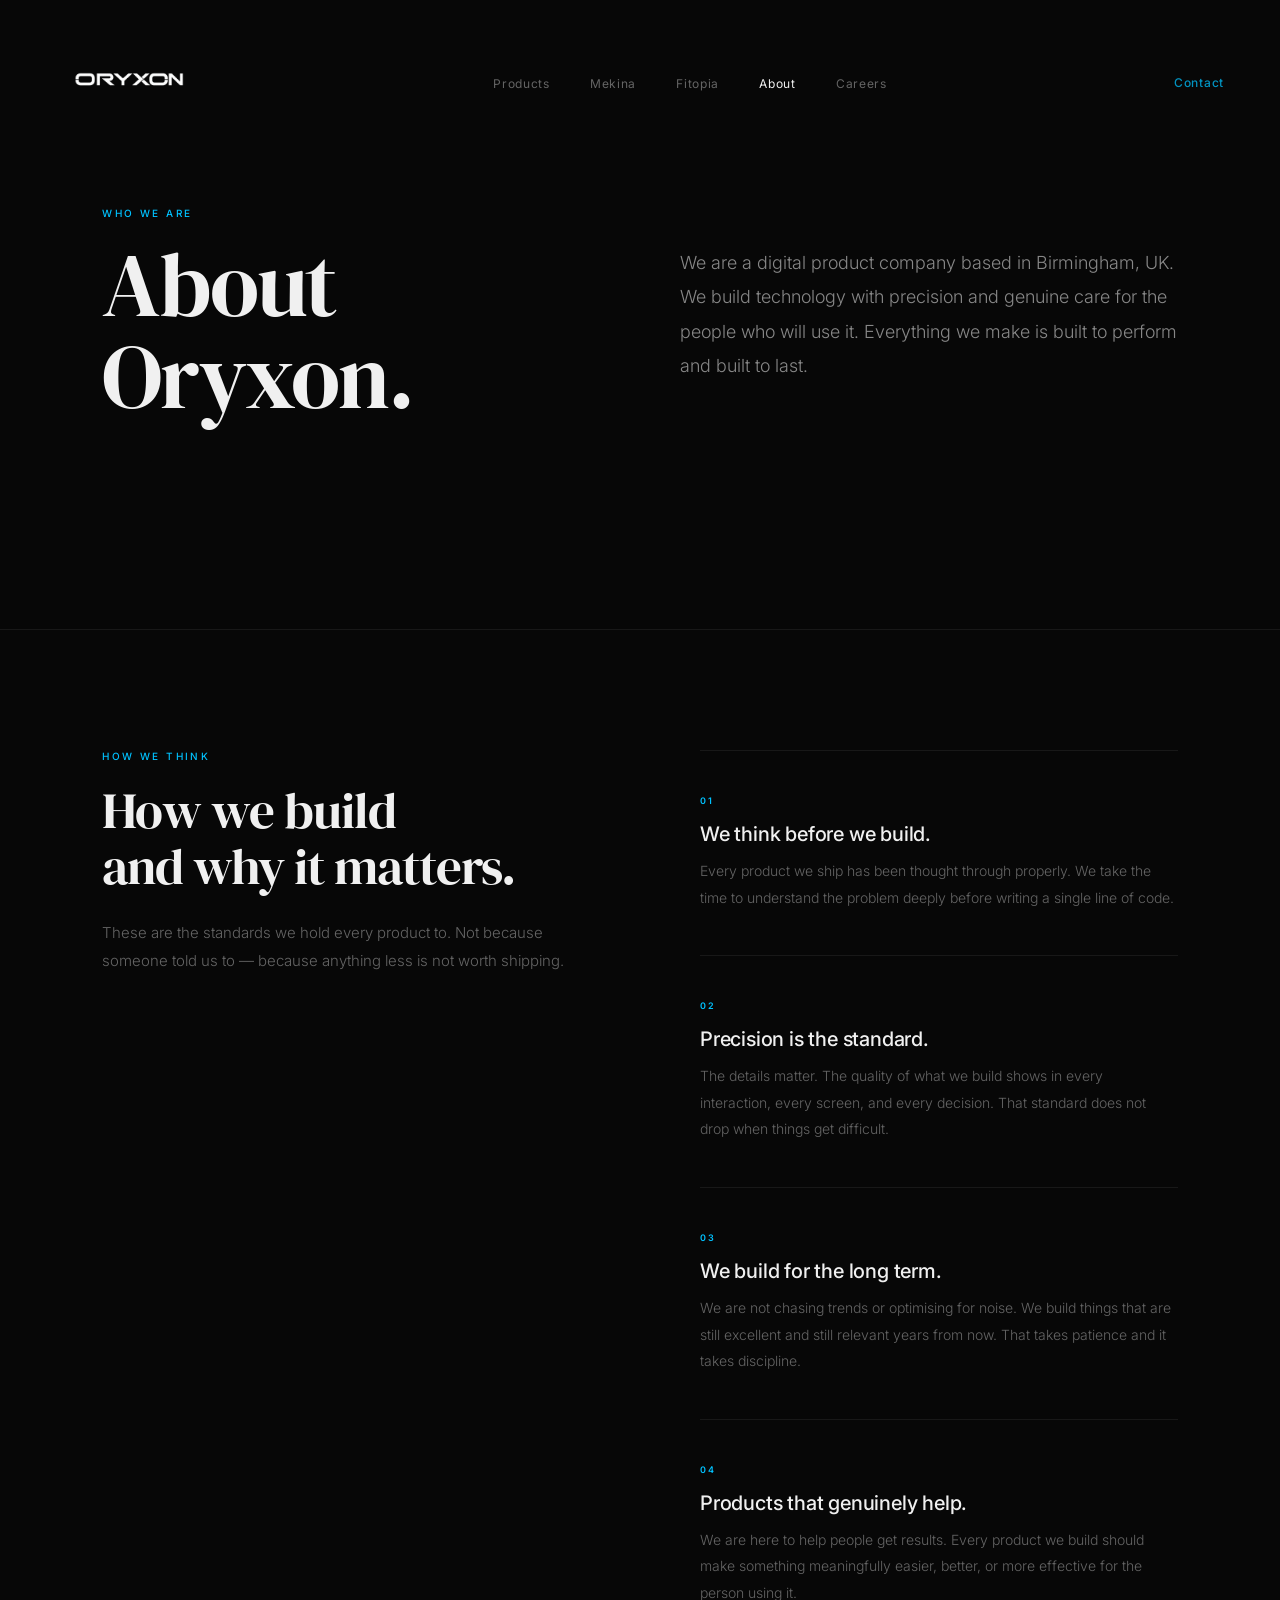
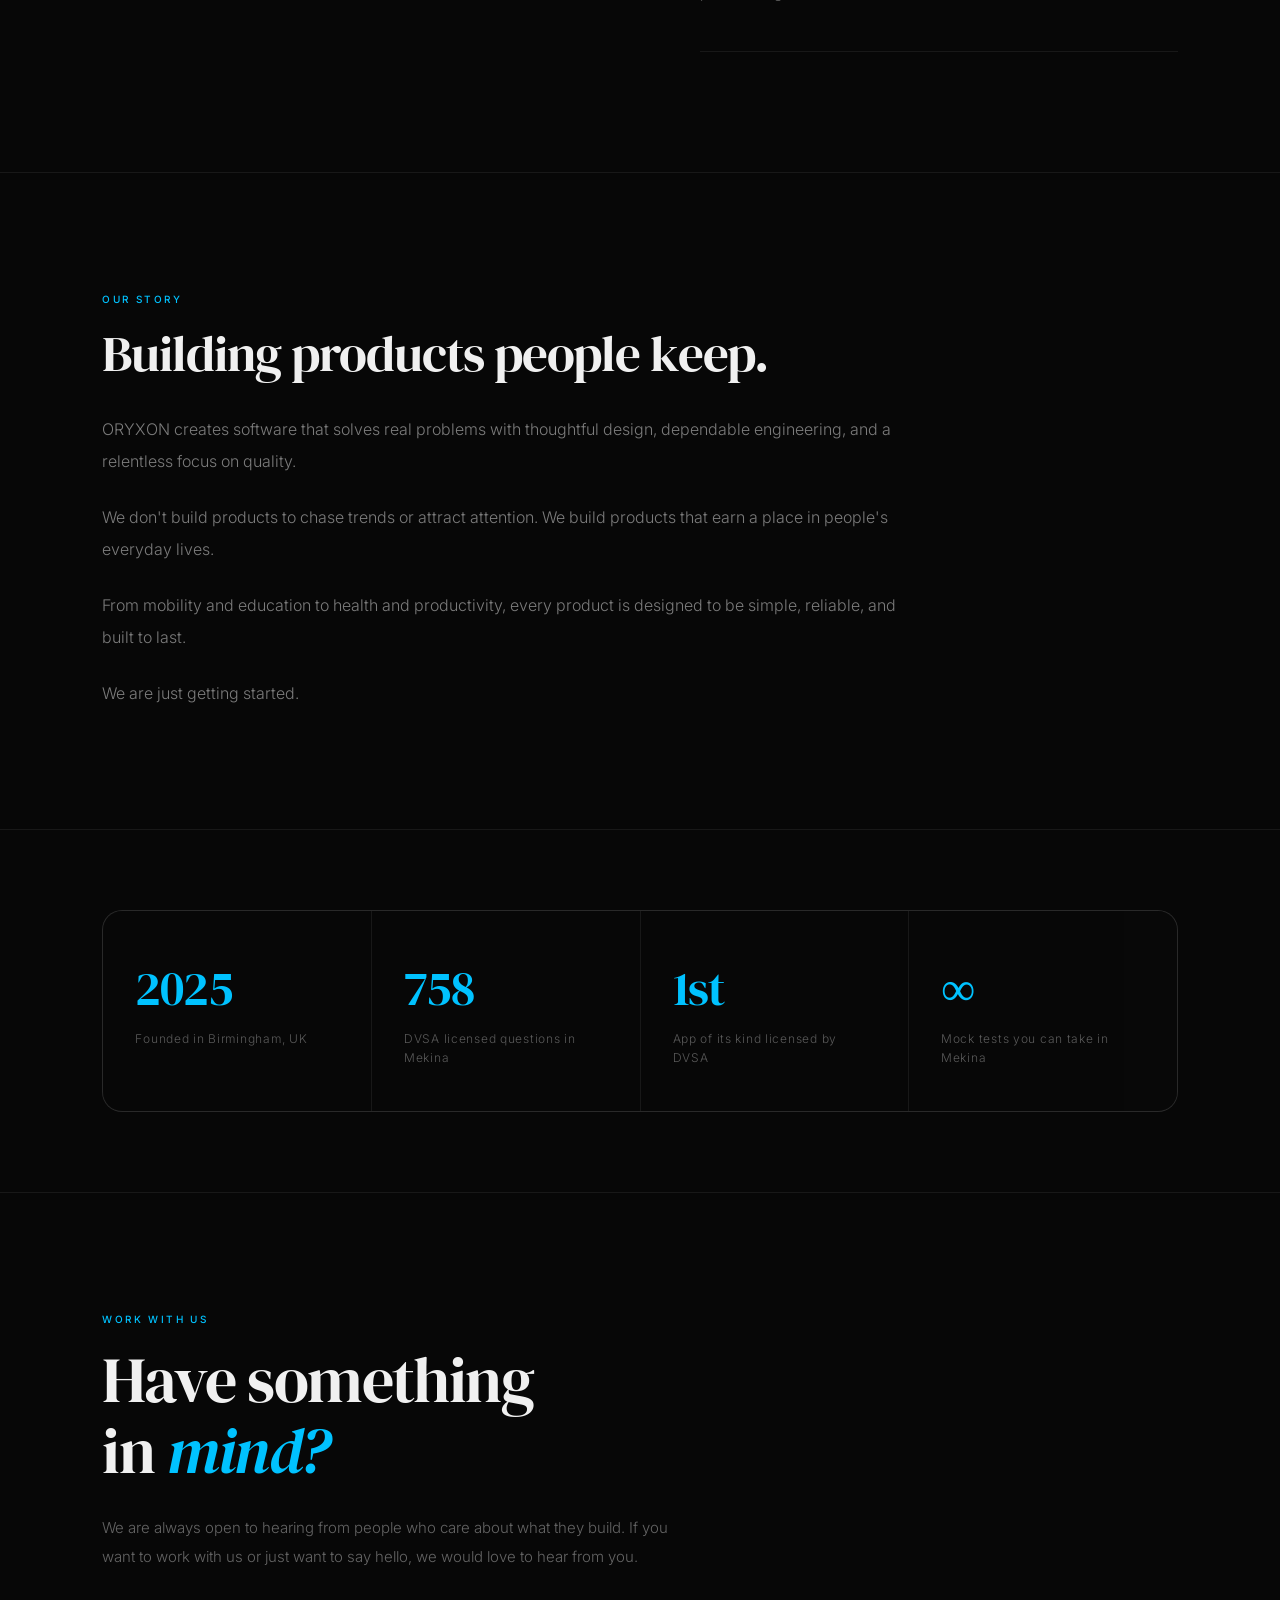
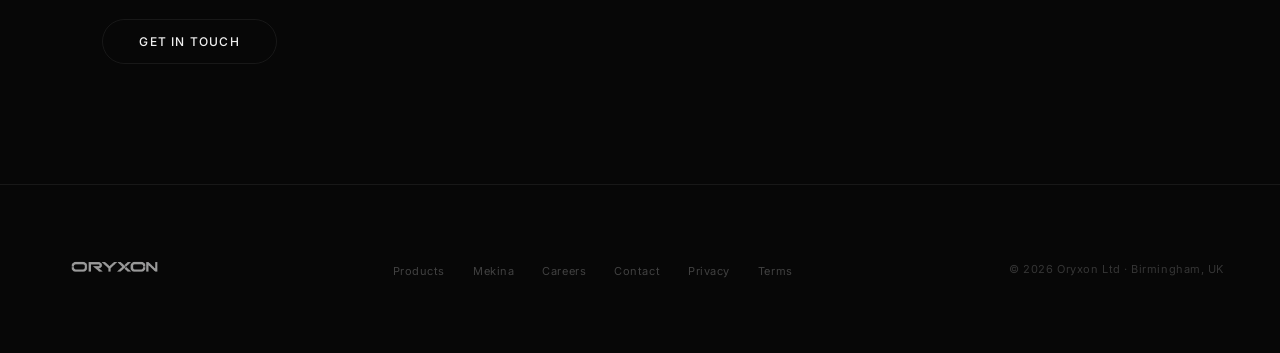
==== commit 2b5db156: "Fix mobile nav, logo sizes, cursor, links, and phone mockup scroll - Add hamburger menu JS to all pa" ====
--- a/about/index.html
+++ b/about/index.html
@@ -71,6 +71,7 @@
   color: var(--text); text-decoration: none;
 }
 .nav-logo em { color: var(--blue); font-style: normal; }
+.nav-logo img { height: 100px; display: block; }
 .nav-links { display: flex; gap: 40px; list-style: none; }
 .nav-links a {
   font-size: 12px; font-weight: 400; letter-spacing: 0.06em;
@@ -131,6 +132,7 @@
 }
 .footer-logo { font-size: 12px; font-weight: 600; letter-spacing: 0.14em; text-transform: uppercase; }
 .footer-logo em { color: var(--blue); font-style: normal; }
+.footer-logo img { height: 80px; display: block; }
 .footer-links { display: flex; gap: 28px; list-style: none; }
 .footer-links a { font-size: 11px; color: rgba(240,240,240,0.25); text-decoration: none; letter-spacing: 0.05em; transition: color 0.2s; }
 .footer-links a:hover { color: rgba(240,240,240,0.5); }
@@ -186,7 +188,12 @@
 .founding-title em{font-style:italic;color:var(--blue);}
 .founding-body{font-size:16px;font-weight:300;line-height:2;color:rgba(240,240,240,0.5);}
 .founding-body p+p{margin-top:24px;}
-#facts{padding:80px 8vw;border-bottom:1px solid var(--border);}
+#facts{padding:80px 8vw;}
+#closing{position:relative;z-index:2;min-height:60vh;display:flex;align-items:center;padding:120px 8vw;border-top:1px solid var(--border);}
+.closing-inner{max-width:600px;}
+.closing-title{font-family:var(--serif);font-size:clamp(40px,5vw,72px);font-weight:400;line-height:1.1;letter-spacing:-0.025em;margin-bottom:28px;}
+.closing-title em{font-style:italic;color:var(--blue);}
+.closing-sub{font-size:15px;font-weight:300;line-height:1.9;color:rgba(240,240,240,0.4);margin-bottom:48px;}
 .facts-grid{display:grid;grid-template-columns:repeat(4,1fr);gap:1px;background:var(--border);border:1px solid var(--border);border-radius:20px;overflow:hidden;}
 .fact-item{background:rgba(7,7,7,0.9);padding:44px 32px;}
 .fact-num{font-family:var(--serif);font-size:48px;font-weight:400;color:var(--blue);letter-spacing:-0.025em;margin-bottom:8px;}
@@ -368,6 +375,17 @@
   </div>
 </section>
 
+<section id="closing">
+  <div class="closing-inner">
+    <span class="section-label reveal">Work with us</span>
+    <h2 class="closing-title reveal">Have something<br>in <em>mind?</em></h2>
+    <p class="closing-sub reveal">We are always open to hearing from people who care about what they build. If you want to work with us or just want to say hello, we would love to hear from you.</p>
+    <div class="reveal">
+      <a href="../contact/index.html" class="btn-ghost">Get in touch</a>
+    </div>
+  </div>
+</section>
+
 <footer>
   <div class="footer-logo"><img src="/logo.png" alt="Oryxon" ></div>
   <ul class="footer-links">
@@ -398,6 +416,20 @@
   }, 200);
 })();
 </script>
+<script>
+(function(){
+  var btn=document.getElementById('hamburger');
+  var menu=document.getElementById('mobile-menu');
+  var closeBtn=document.getElementById('mobile-menu-close');
+  if(!btn||!menu||!closeBtn)return;
+  function openMenu(){btn.classList.add('open');menu.classList.add('open');btn.setAttribute('aria-expanded','true');document.body.style.overflow='hidden';}
+  function closeMenu(){btn.classList.remove('open');menu.classList.remove('open');btn.setAttribute('aria-expanded','false');document.body.style.overflow='';}
+  btn.addEventListener('click',function(){menu.classList.contains('open')?closeMenu():openMenu();});
+  closeBtn.addEventListener('click',closeMenu);
+  menu.querySelectorAll('a').forEach(function(a){a.addEventListener('click',closeMenu);});
+  document.addEventListener('keydown',function(e){if(e.key==='Escape'&&menu.classList.contains('open'))closeMenu();});
+})();
+</script>
 
 </body>
 </html>
--- a/mobile.css
+++ b/mobile.css
@@ -38,10 +38,15 @@
    NAV — Mobile-optimised (hamburger already exists)
    ══════════════════════════════════════════════ */
 
-/* Fix logo size — was inline 100px which is huge */
-.nav-logo img,
+/* Generic nav images (not the logo) */
 nav img {
   height: clamp(28px, 5vw, 36px) !important;
+  width: auto !important;
+  display: block !important;
+}
+/* Logo sizes */
+.nav-logo img {
+  height: 100px !important;
   width: auto !important;
   display: block !important;
 }
@@ -158,7 +163,7 @@
 }
 
 .footer-logo img {
-  height: clamp(16px, 3vw, 22px) !important;
+  height: 80px !important;
   width: auto !important;
   opacity: 0.6;
 }
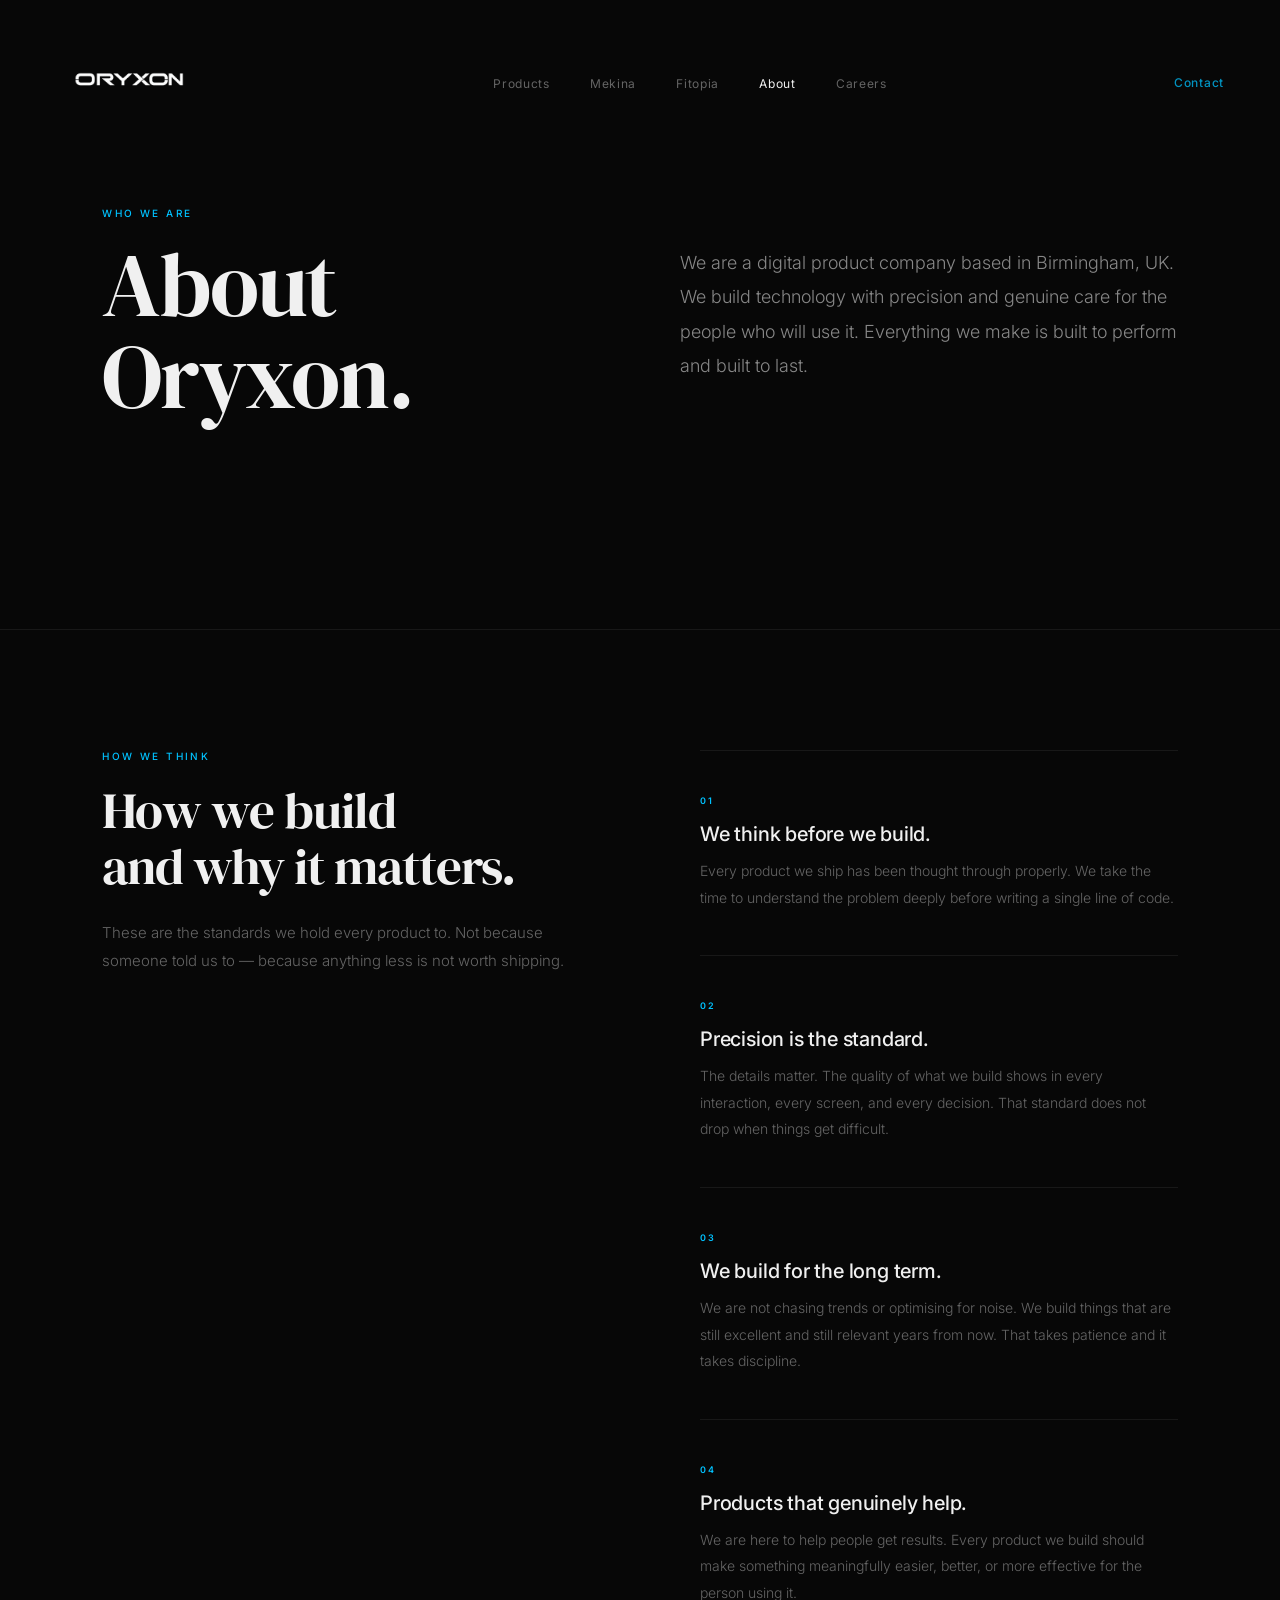
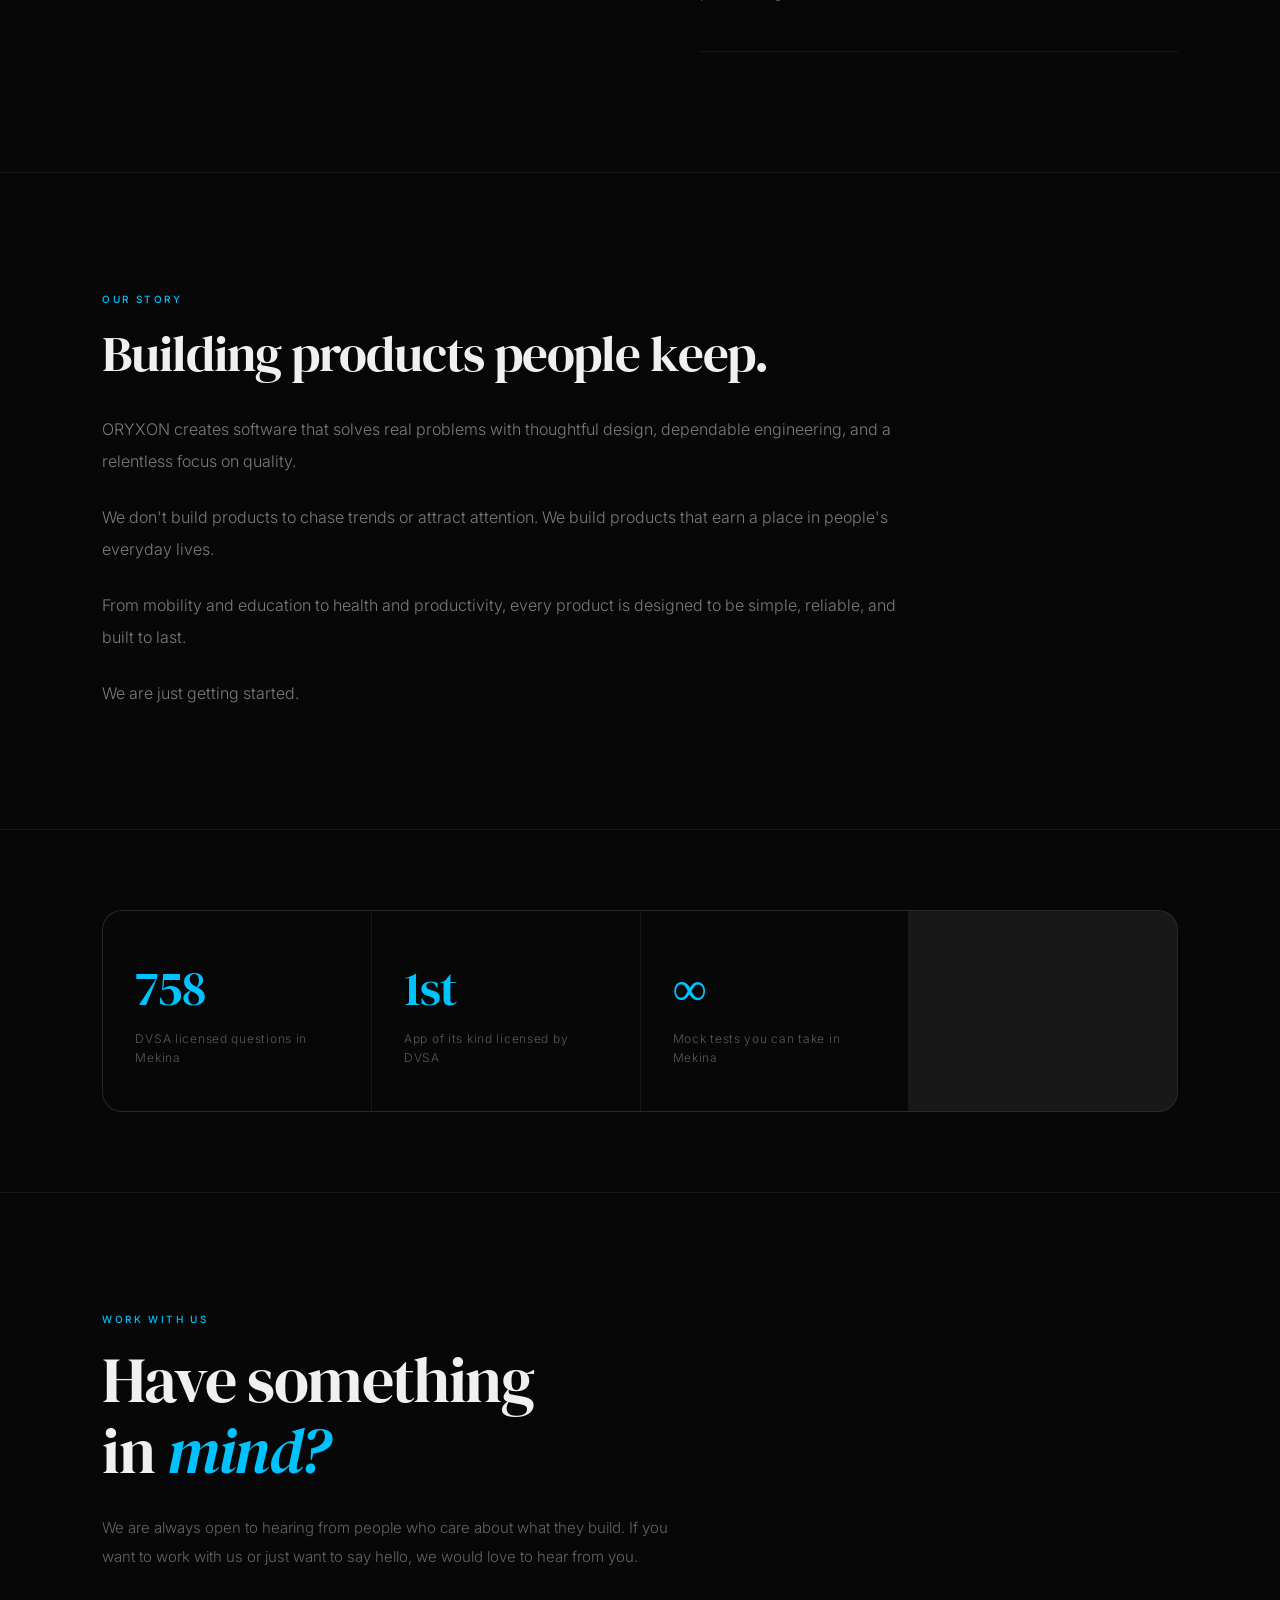
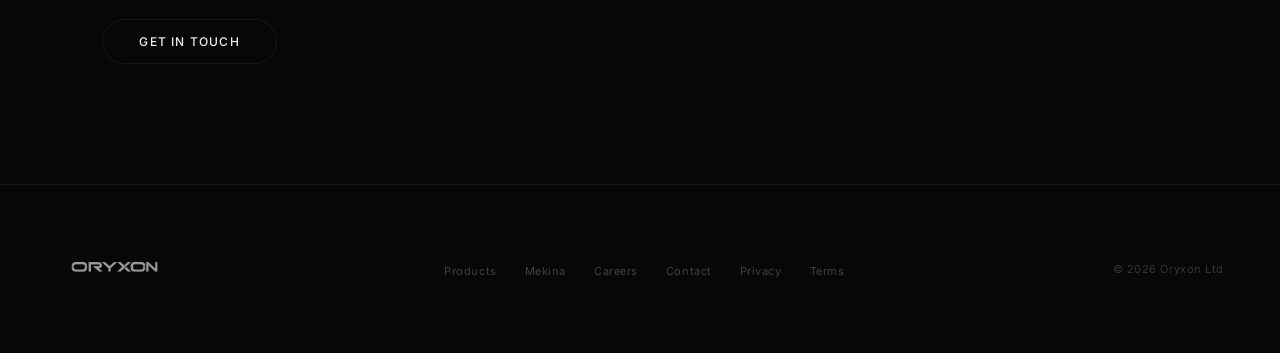
==== commit 057bae58: "Remove slogans, Birmingham references, and founding year across all pages - Remove hero eyebrow (Bir" ====
--- a/about/index.html
+++ b/about/index.html
@@ -357,10 +357,6 @@
 <section id="facts">
   <div class="facts-grid">
     <div class="fact-item reveal">
-      <div class="fact-num">2025</div>
-      <div class="fact-label">Founded in Birmingham, UK</div>
-    </div>
-    <div class="fact-item reveal">
       <div class="fact-num">758</div>
       <div class="fact-label">DVSA licensed questions in Mekina</div>
     </div>
@@ -393,7 +389,7 @@
     <li><a href="../careers/index.html">Careers</a></li><li><a href="../contact/index.html">Contact</a></li>
     <li><a href="../privacy/index.html">Privacy</a></li><li><a href="../terms/index.html">Terms</a></li>
   </ul>
-  <div class="footer-copy">© 2026 Oryxon Ltd · Birmingham, UK</div>
+  <div class="footer-copy">© 2026 Oryxon Ltd</div>
 </footer>
 </div>
 <script>
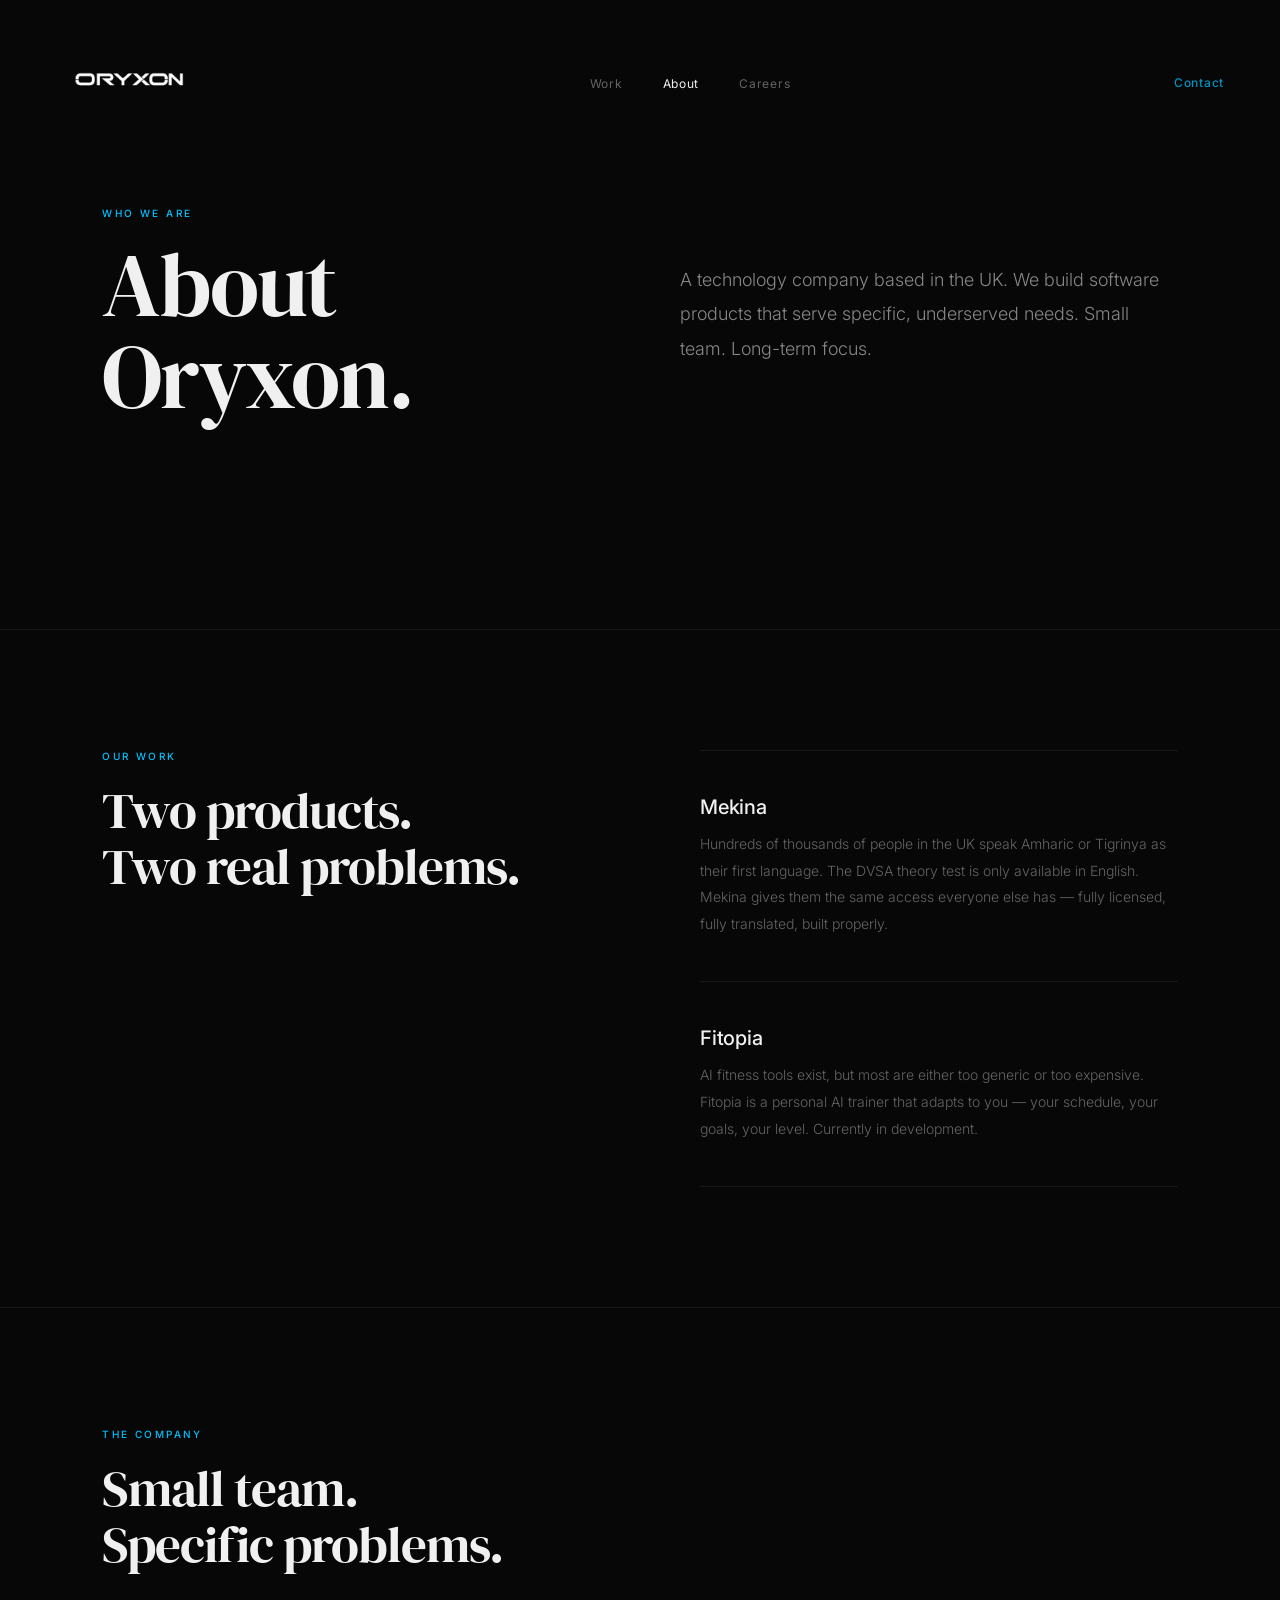
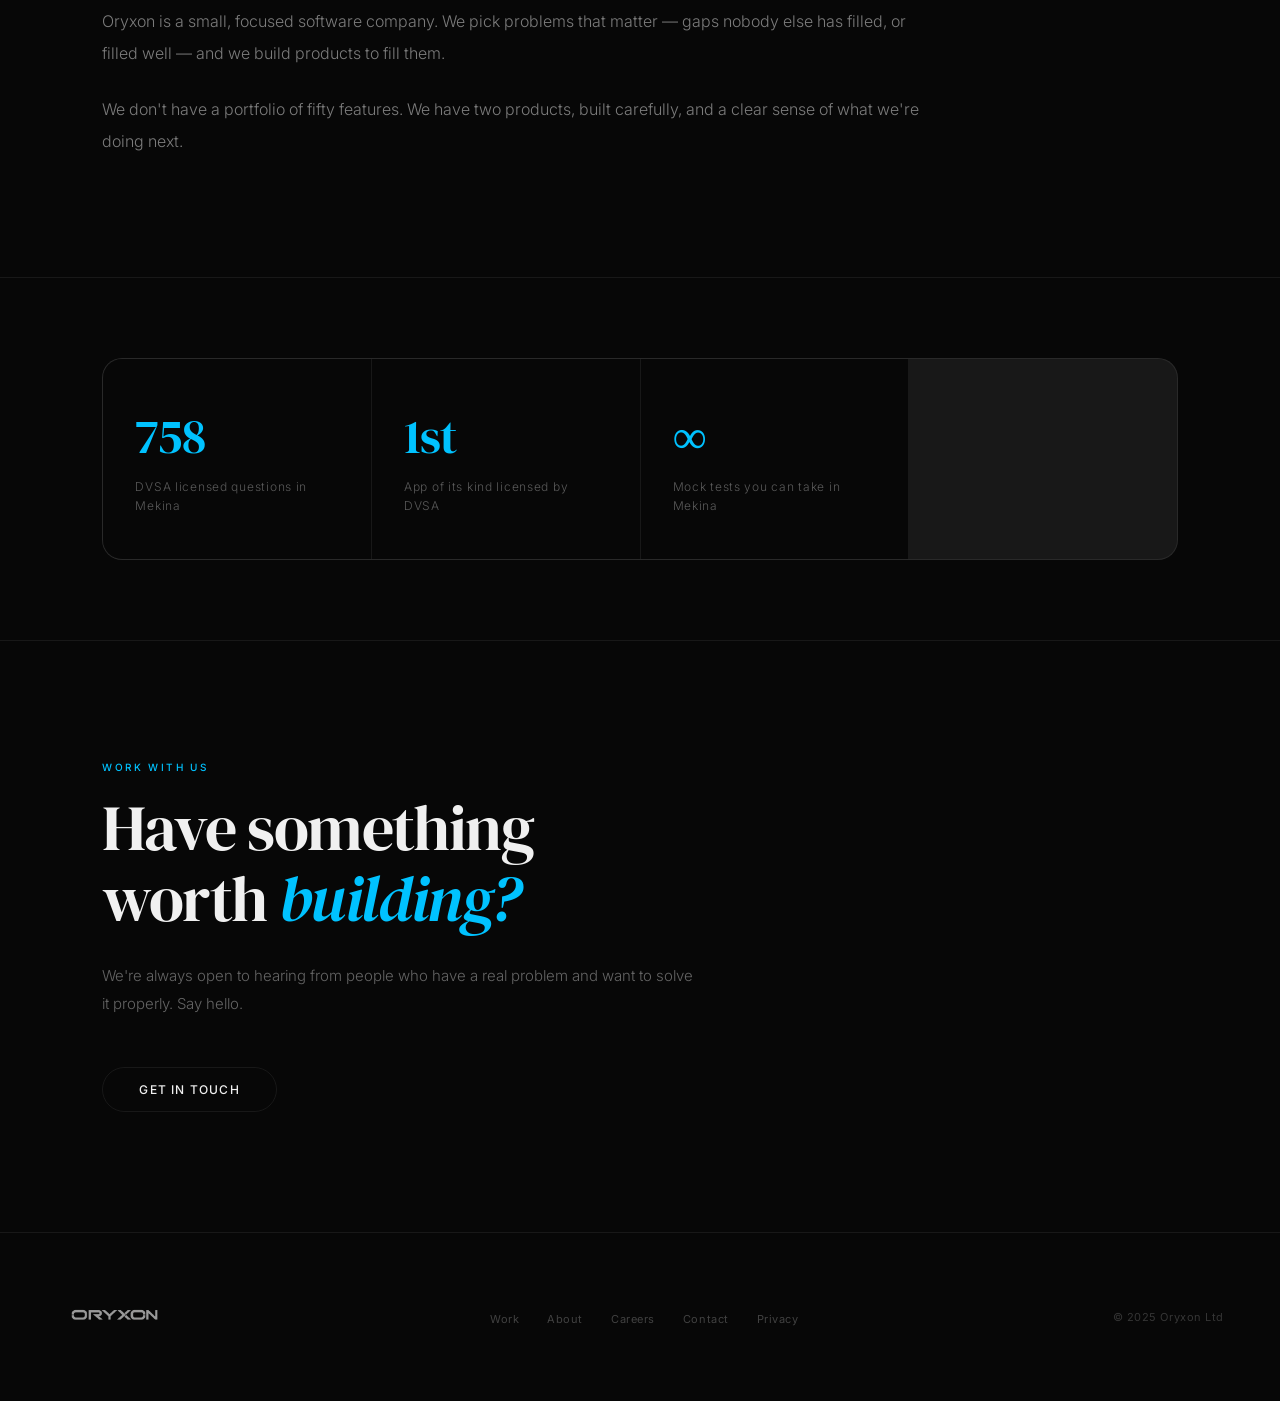
==== commit eb42f842: "Improve mobile display across all pages - Shrink nav logo 100px → 36px on mobile (was taller than --" ====
--- a/about/index.html
+++ b/about/index.html
@@ -3,7 +3,7 @@
 <head>
 <meta charset="UTF-8"><meta name="viewport" content="width=device-width, initial-scale=1.0">
 <title>About — Oryxon</title>
-<meta name="description" content="Oryxon is a digital product company based in Birmingham, UK. We build technology for communities that have been overlooked.">
+<meta name="description" content="Oryxon is a technology company based in the UK. We build software products that serve specific, underserved needs.">
 <meta property="og:title" content="About Oryxon"><meta property="og:url" content="https://oryxon.co.uk/about">
 <link rel="icon" type="image/png" href="/favicon.png">
 <link rel="preconnect" href="https://fonts.googleapis.com"><link rel="preconnect" href="https://fonts.gstatic.com" crossorigin>
@@ -32,25 +32,11 @@
   font-family: var(--sans);
   overflow-x: hidden;
   -webkit-font-smoothing: antialiased;
-  
-}
-
-/* CURSOR */
-#cursor {
-  position: fixed; width: 8px; height: 8px;
-  background: var(--blue); border-radius: 50%;
-  pointer-events: none; z-index: 9999;
-  transform: translate(-50%, -50%);
-  transition: width 0.3s, height 0.3s;
-  mix-blend-mode: screen;
-}
-#cursor-ring {
-  position: fixed; width: 36px; height: 36px;
-  border: 1px solid rgba(0,194,255,0.4); border-radius: 50%;
-  pointer-events: none; z-index: 9998;
-  transform: translate(-50%, -50%);
-  transition: width 0.3s, height 0.3s, border-color 0.3s;
-}
+  cursor: none;
+}
+
+/* CURSOR — particle trail (canvas) */
+#cursor, #cursor-ring { display: none; }
 
 /* NAV */
 nav {
@@ -274,30 +260,28 @@
 </head>
 <body>
 
-<nav id="nav" class="scrolled">
-  <a href="../index.html" class="nav-logo"><img src="/logo.png" alt="Oryxon" ></a>
+<div id="cursor"></div>
+<div id="cursor-ring"></div>
+
+<nav id="site-nav" class="scrolled">
+  <a href="/" class="nav-logo"><img src="/logo.png" alt="Oryxon"></a>
   <ul class="nav-links">
-    <li><a href="../products/index.html">Products</a></li>
-    <li><a href="../mekina/index.html">Mekina</a></li>
-    <li><a href="../fitopia/index.html">Fitopia</a></li>
-    <li><a href="index.html" class="active">About</a></li>
-    <li><a href="../careers/index.html">Careers</a></li>
+    <li><a href="/products/">Work</a></li>
+    <li><a href="/about/" class="active">About</a></li>
+    <li><a href="/careers/">Careers</a></li>
   </ul>
-  <a href="../contact/index.html" class="nav-contact">Contact</a>
-<!-- MOBILE HAMBURGER + FULLSCREEN MENU -->
-<button class="hamburger" id="hamburger" aria-label="Open navigation" aria-expanded="false">
-  <span></span><span></span><span></span>
-</button>
+  <a href="/contact/" class="nav-contact">Contact</a>
+  <button class="hamburger" id="hamburger" aria-label="Open navigation" aria-expanded="false">
+    <span></span><span></span><span></span>
+  </button>
 </nav>
 <div class="mobile-menu" id="mobile-menu" role="dialog" aria-modal="true" aria-label="Navigation">
   <button class="mobile-menu-close" id="mobile-menu-close" aria-label="Close navigation">&#x2715;</button>
-  <a href="../index.html">Home</a>
-  <a href="../products/index.html">Products</a>
-  <a href="../mekina/index.html">Mekina</a>
-  <a href="../fitopia/index.html">Fitopia</a>
-  <a href="index.html">About</a>
-  <a href="../careers/index.html">Careers</a>
-  <a href="../contact/index.html" class="mobile-menu-contact">Contact →</a>
+  <a href="/">Home</a>
+  <a href="/products/">Work</a>
+  <a href="/about/">About</a>
+  <a href="/careers/">Careers</a>
+  <a href="/contact/" class="mobile-menu-contact">Contact</a>
 </div>
 <div class="page-wrap">
 
@@ -307,49 +291,34 @@
     <h1 class="reveal">About<br>Oryxon.</h1>
   </div>
   <div class="hero-right">
-    <p class="reveal">We are a digital product company based in Birmingham, UK. We build technology with precision and genuine care for the people who will use it. Everything we make is built to perform and built to last.</p>
+    <p class="reveal">A technology company based in the UK. We build software products that serve specific, underserved needs. Small team. Long-term focus.</p>
   </div>
 </section>
 
 <section id="origin">
   <div class="origin-left reveal">
-    <span class="section-label">How we think</span>
-    <h2 class="origin-title">How we build<br>and why it matters.</h2>
-    <p class="origin-sub">These are the standards we hold every product to. Not because someone told us to — because anything less is not worth shipping.</p>
+    <span class="section-label">Our work</span>
+    <h2 class="origin-title">Two products.<br>Two real problems.</h2>
   </div>
   <div class="origin-right">
     <div class="origin-block reveal">
-      <div class="ob-num">01</div>
-      <div class="ob-title">We think before we build.</div>
-      <p class="ob-text">Every product we ship has been thought through properly. We take the time to understand the problem deeply before writing a single line of code.</p>
+      <div class="ob-title">Mekina</div>
+      <p class="ob-text">Hundreds of thousands of people in the UK speak Amharic or Tigrinya as their first language. The DVSA theory test is only available in English. Mekina gives them the same access everyone else has — fully licensed, fully translated, built properly.</p>
     </div>
     <div class="origin-block reveal">
-      <div class="ob-num">02</div>
-      <div class="ob-title">Precision is the standard.</div>
-      <p class="ob-text">The details matter. The quality of what we build shows in every interaction, every screen, and every decision. That standard does not drop when things get difficult.</p>
-    </div>
-    <div class="origin-block reveal">
-      <div class="ob-num">03</div>
-      <div class="ob-title">We build for the long term.</div>
-      <p class="ob-text">We are not chasing trends or optimising for noise. We build things that are still excellent and still relevant years from now. That takes patience and it takes discipline.</p>
-    </div>
-    <div class="origin-block reveal">
-      <div class="ob-num">04</div>
-      <div class="ob-title">Products that genuinely help.</div>
-      <p class="ob-text">We are here to help people get results. Every product we build should make something meaningfully easier, better, or more effective for the person using it.</p>
+      <div class="ob-title">Fitopia</div>
+      <p class="ob-text">AI fitness tools exist, but most are either too generic or too expensive. Fitopia is a personal AI trainer that adapts to you — your schedule, your goals, your level. Currently in development.</p>
     </div>
   </div>
 </section>
 
 <section id="founding">
   <div class="founding-inner">
-    <span class="section-label reveal">Our story</span>
-    <h2 class="founding-title reveal">Building products people keep.</h2>
+    <span class="section-label reveal">The company</span>
+    <h2 class="founding-title reveal">Small team.<br>Specific problems.</h2>
     <div class="founding-body reveal">
-      <p>ORYXON creates software that solves real problems with thoughtful design, dependable engineering, and a relentless focus on quality.</p>
-      <p>We don't build products to chase trends or attract attention. We build products that earn a place in people's everyday lives.</p>
-      <p>From mobility and education to health and productivity, every product is designed to be simple, reliable, and built to last.</p>
-      <p>We are just getting started.</p>
+      <p>Oryxon is a small, focused software company. We pick problems that matter — gaps nobody else has filled, or filled well — and we build products to fill them.</p>
+      <p>We don't have a portfolio of fifty features. We have two products, built carefully, and a clear sense of what we're doing next.</p>
     </div>
   </div>
 </section>
@@ -374,10 +343,10 @@
 <section id="closing">
   <div class="closing-inner">
     <span class="section-label reveal">Work with us</span>
-    <h2 class="closing-title reveal">Have something<br>in <em>mind?</em></h2>
-    <p class="closing-sub reveal">We are always open to hearing from people who care about what they build. If you want to work with us or just want to say hello, we would love to hear from you.</p>
+    <h2 class="closing-title reveal">Have something<br>worth <em>building?</em></h2>
+    <p class="closing-sub reveal">We're always open to hearing from people who have a real problem and want to solve it properly. Say hello.</p>
     <div class="reveal">
-      <a href="../contact/index.html" class="btn-ghost">Get in touch</a>
+      <a href="/contact/" class="btn-ghost">Get in touch</a>
     </div>
   </div>
 </section>
@@ -385,16 +354,18 @@
 <footer>
   <div class="footer-logo"><img src="/logo.png" alt="Oryxon" ></div>
   <ul class="footer-links">
-    <li><a href="../products/index.html">Products</a></li><li><a href="../mekina/index.html">Mekina</a></li>
-    <li><a href="../careers/index.html">Careers</a></li><li><a href="../contact/index.html">Contact</a></li>
-    <li><a href="../privacy/index.html">Privacy</a></li><li><a href="../terms/index.html">Terms</a></li>
+    <li><a href="/products/">Work</a></li>
+    <li><a href="/about/">About</a></li>
+    <li><a href="/careers/">Careers</a></li>
+    <li><a href="/contact/">Contact</a></li>
+    <li><a href="/privacy/">Privacy</a></li>
   </ul>
-  <div class="footer-copy">© 2026 Oryxon Ltd</div>
+  <div class="footer-copy">© 2025 Oryxon Ltd</div>
 </footer>
 </div>
 <script>
 
-window.addEventListener('scroll',()=>document.getElementById('nav').classList.toggle('scrolled',scrollY>60));
+(function(){const nav=document.getElementById('site-nav');if(!nav)return;const s=document.createElement('div');s.style.cssText='position:absolute;top:80px;height:1px;width:1px;pointer-events:none;';document.body.prepend(s);new IntersectionObserver(([e])=>{nav.classList.toggle('scrolled',!e.isIntersecting);}).observe(s);nav.classList.add('scrolled');})();
 const io=new IntersectionObserver(e=>e.forEach(en=>{if(en.isIntersecting)en.target.classList.add('visible');}),{threshold:.12});
 document.querySelectorAll('.reveal').forEach(el=>io.observe(el));
 setTimeout(()=>document.querySelectorAll('#hero .reveal').forEach(el=>el.classList.add('visible')),100);
@@ -426,6 +397,9 @@
   document.addEventListener('keydown',function(e){if(e.key==='Escape'&&menu.classList.contains('open'))closeMenu();});
 })();
 </script>
-
+<script>
+(function(){document.querySelectorAll('a[href]').forEach(link=>{const href=link.getAttribute('href');if(!href||href.startsWith('#')||href.startsWith('mailto:')||href.startsWith('http')||link.target==='_blank')return;link.addEventListener('click',e=>{e.preventDefault();const w=document.querySelector('.page-wrap');if(w){w.style.transition='opacity 0.28s ease,transform 0.28s ease';w.style.opacity='0';w.style.transform='translateY(-6px)';}setTimeout(()=>window.location.href=href,280);});});})();
+(function(){const cv=document.createElement('canvas');cv.style.cssText='position:fixed;inset:0;pointer-events:none;z-index:9999;';document.body.appendChild(cv);const ctx=cv.getContext('2d');let W,H;function r(){W=cv.width=innerWidth;H=cv.height=innerHeight;}r();window.addEventListener('resize',r);let mx=-999,my=-999,ls=0;const pts=[];document.addEventListener('mousemove',e=>{mx=e.clientX;my=e.clientY;const n=performance.now();if(n-ls>18){pts.push({x:mx,y:my,t:n});ls=n;}});document.addEventListener('mouseleave',()=>{mx=-999;});(function d(){requestAnimationFrame(d);ctx.clearRect(0,0,W,H);const n=performance.now(),L=420;for(let i=pts.length-1;i>=0;i--){const p=pts[i],age=n-p.t;if(age>L){pts.splice(i,1);continue;}const t=age/L,a=(1-t)*0.75,s=3.5*(1-t*0.85);ctx.beginPath();ctx.arc(p.x,p.y,s,0,Math.PI*2);ctx.fillStyle=`rgba(0,194,255,${a})`;ctx.fill();}if(mx>0){ctx.beginPath();ctx.arc(mx,my,3,0,Math.PI*2);ctx.fillStyle='rgba(0,194,255,0.95)';ctx.fill();}})();})();
+</script>
 </body>
 </html>
--- a/mobile.css
+++ b/mobile.css
@@ -44,11 +44,17 @@
   width: auto !important;
   display: block !important;
 }
-/* Logo sizes */
+/* Logo sizes — desktop default kept; mobile override below */
 .nav-logo img {
   height: 100px !important;
   width: auto !important;
   display: block !important;
+}
+
+/* Shrink logos on all mobile viewports */
+@media (max-width: 900px) {
+  .nav-logo img  { height: 36px !important; }
+  .footer-logo img { height: 40px !important; }
 }
 
 nav {
@@ -225,6 +231,8 @@
     min-height: auto !important;
     gap: 0 !important;
   }
+  /* hero-content inner padding no longer needed: section handles nav clearance */
+  .hero-content { padding: 0 !important; }
   .hero-left { padding: 0 !important; }
   .hero-right { display: none !important; }
   .hero-title {
@@ -387,7 +395,7 @@
   }
   .contact-left,
   .contact-right {
-    padding: 60px 20px !important;
+    padding: 120px 20px 60px !important;
     border-right: none !important;
   }
   .contact-left { border-bottom: 1px solid var(--border) !important; }
@@ -467,14 +475,24 @@
     padding: calc(var(--nav-h) + 40px) var(--px) 40px !important;
     min-height: auto !important;
   }
+  .hero-right-col { overflow: visible !important; }
   .phones-wrap {
-    transform: scale(0.6) !important;
-    transform-origin: center top !important;
-    margin-bottom: -110px !important;
+    display: flex !important;
+    overflow-x: auto !important;
+    overflow-y: visible !important;
+    -webkit-overflow-scrolling: touch !important;
+    transform: none !important;
+    justify-content: flex-start !important;
+    align-items: flex-end !important;
+    gap: 16px !important;
+    width: 100% !important;
+    padding: 0 24px 20px !important;
+    margin-bottom: 0 !important;
+    scrollbar-width: none !important;
   }
 
   #contact-wrap { grid-template-columns: 1fr !important; }
-  .contact-left, .contact-right { padding: 60px var(--px) !important; }
+  .contact-left, .contact-right { padding: 120px var(--px) 60px !important; }
 
   footer {
     flex-direction: column !important;
@@ -542,11 +560,20 @@
     padding: calc(var(--nav-h) + 60px) var(--px) 60px !important;
     min-height: auto !important;
   }
-  .hero-right-col { padding: 40px 0 !important; }
+  .hero-right-col { padding: 40px 0 !important; overflow: visible !important; }
   .phones-wrap {
-    transform: scale(0.68) !important;
-    transform-origin: center top !important;
-    margin-bottom: -100px !important;
+    display: flex !important;
+    overflow-x: auto !important;
+    overflow-y: visible !important;
+    -webkit-overflow-scrolling: touch !important;
+    transform: none !important;
+    justify-content: flex-start !important;
+    align-items: flex-end !important;
+    gap: 16px !important;
+    width: 100% !important;
+    padding: 0 24px 20px !important;
+    margin-bottom: 0 !important;
+    scrollbar-width: none !important;
   }
   #features, #community {
     padding: 80px var(--px) !important;
@@ -577,7 +604,7 @@
   /* Contact */
   #contact-wrap { grid-template-columns: 1fr !important; }
   .contact-left, .contact-right {
-    padding: 80px var(--px) !important;
+    padding: 120px var(--px) 80px !important;
     border-right: none !important;
   }
   .contact-left { border-bottom: 1px solid var(--border) !important; }
@@ -664,6 +691,19 @@
 }
 
 /* ══════════════════════════════════════════════
+   MEKINA / FITOPIA — Remove excess col padding
+   The hero section already handles top spacing;
+   hero-left-col padding creates a double-gap on
+   small screens where min-height is overridden.
+   ══════════════════════════════════════════════ */
+@media (max-width: 600px) {
+  .hero-left-col {
+    padding-top: 0 !important;
+    padding-bottom: 24px !important;
+  }
+}
+
+/* ══════════════════════════════════════════════
    FITOPIA — PHONE MOCKUP
    ══════════════════════════════════════════════ */
 @media (max-width: 900px) {
@@ -677,6 +717,16 @@
     transform: scale(0.55);
     transform-origin: center top;
     margin-bottom: -100px;
+  }
+}
+
+/* ══════════════════════════════════════════════
+   CONTACT — Right section doesn't need nav clearance
+   since it sits below contact-left when stacked
+   ══════════════════════════════════════════════ */
+@media (max-width: 900px) {
+  .contact-right {
+    padding-top: 56px !important;
   }
 }
 
@@ -842,44 +892,41 @@
 }
 
 /* ══════════════════════════════════════════════
-   MEKINA — PHONE MOCKUP — MOBILE SPECIFIC
-   5 phones: outer-left, inner-left, main, inner-right, outer-right
-   On mobile, show only 3 phones (hide outer two)
+   MEKINA — PHONE MOCKUP — APP STORE CAROUSEL
+   All 5 phones in a snap-scroll row on mobile
    ══════════════════════════════════════════════ */
 
 @media (max-width: 900px) {
-  .pm-outer-left, .pm-outer-right { display: none; }
-.pm-inner-left  { transform: translateX(16px) rotate(-3deg) scale(1); }
-.pm-inner-right { transform: translateX(-16px) rotate(3deg) scale(1); }
   .hero-right-col {
-    overflow: hidden !important;
+    overflow: visible !important;
     width: 100% !important;
-  }
-}
-
-@media (max-width: 600px) {
-  /* Show only the main phone on small screens */
-  .pm-inner-left,
-  .pm-inner-right,
-  .pm-outer-left,
-  .pm-outer-right {
-    display: none !important;
+    padding: 20px 0 0 !important;
   }
   .phones-wrap {
+    display: flex !important;
+    overflow-x: scroll !important;
+    scroll-snap-type: x mandatory !important;
+    -webkit-overflow-scrolling: touch !important;
     transform: none !important;
+    align-items: flex-end !important;
+    gap: 16px !important;
+    width: 100% !important;
+    /* side padding = (viewport - phone) / 2 so first/last snap to center */
+    padding: 20px calc(50% - 110px) 40px !important;
     margin-bottom: 0 !important;
-  }
-  .phone-mock.main {
-    /* Show single phone at comfortable size */
+    scrollbar-width: none !important;
+  }
+  .phones-wrap::-webkit-scrollbar { display: none !important; }
+  .phone-mock {
+    scroll-snap-align: center !important;
+    flex-shrink: 0 !important;
     transform: none !important;
   }
-  .phone-frame {
-    width: clamp(160px, 55vw, 220px) !important;
-    height: clamp(336px, 115vw, 460px) !important;
-  }
-  .hero-right-col {
-    padding: 24px 0 40px !important;
-    overflow: visible !important;
+  /* Show all 5 phones */
+  .pm-outer-left, .pm-outer-right,
+  .pm-inner-left, .pm-inner-right {
+    display: block !important;
+    transform: none !important;
   }
 }
 
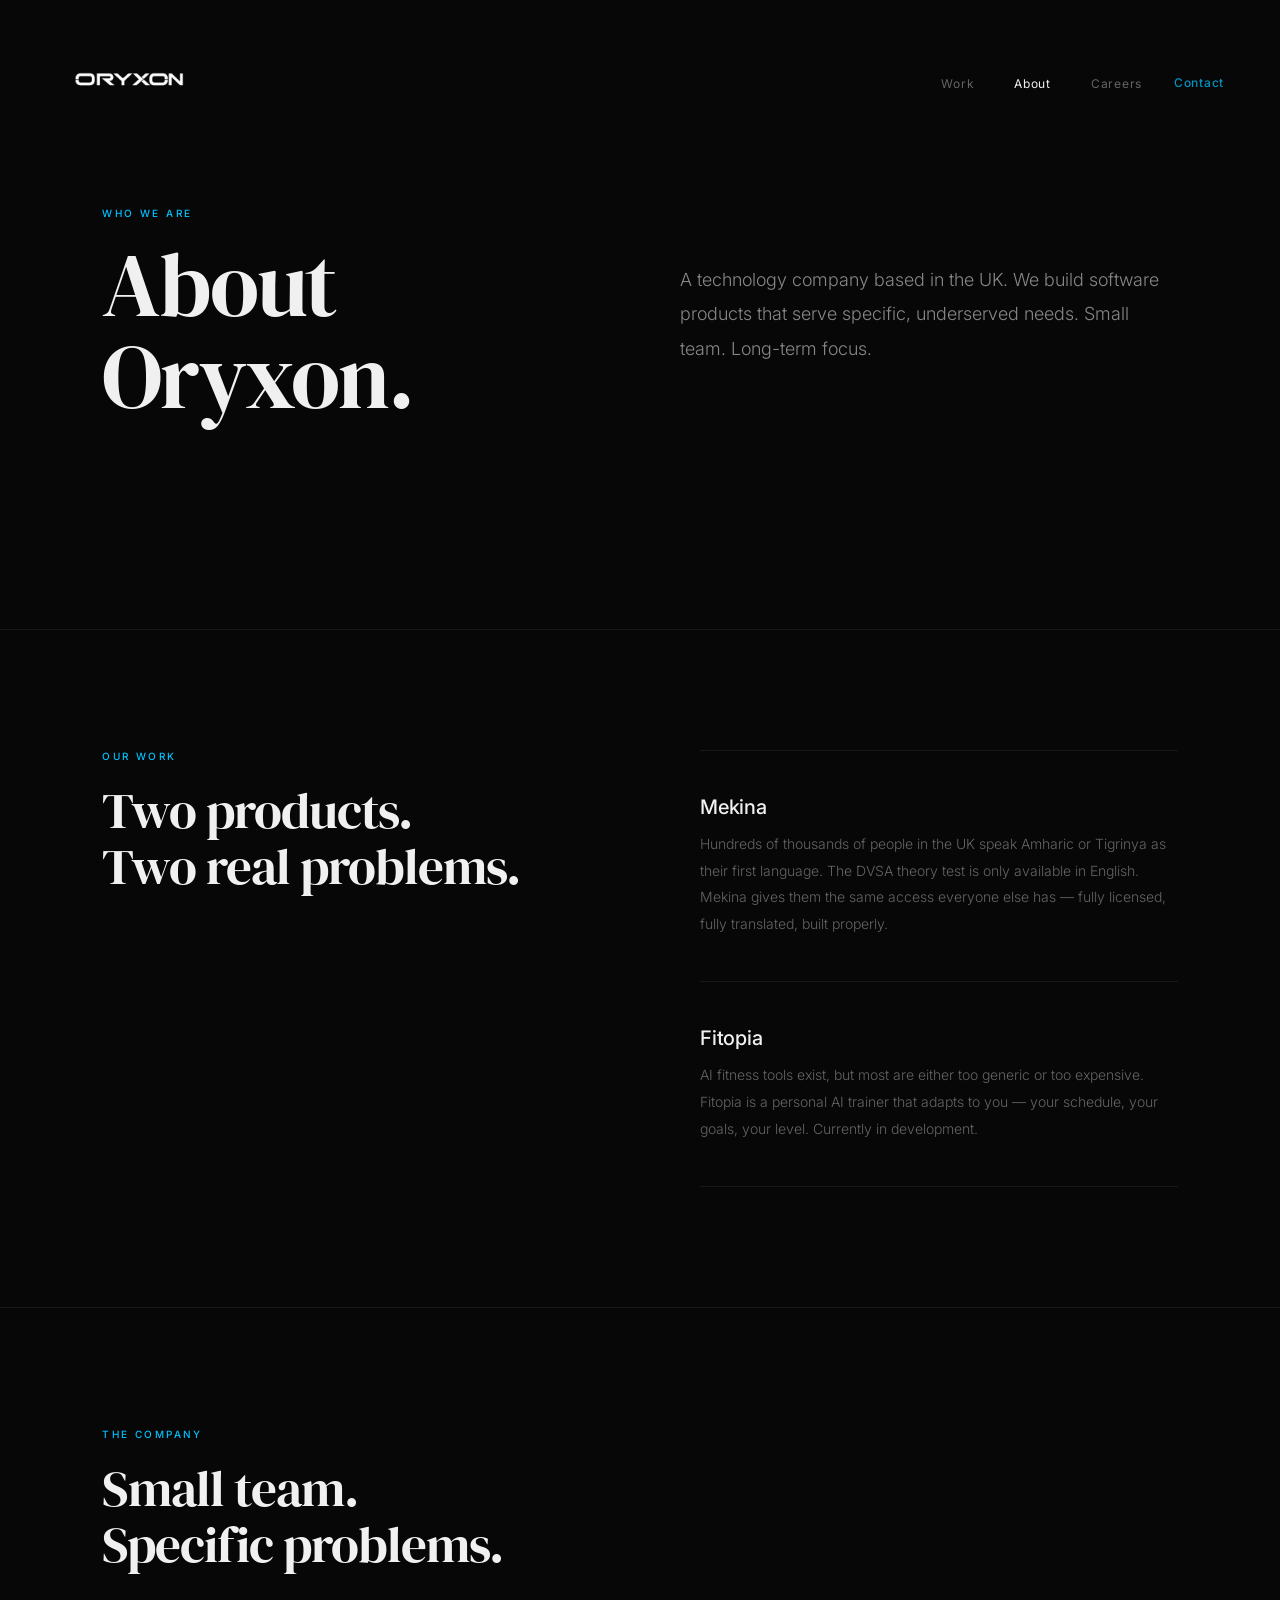
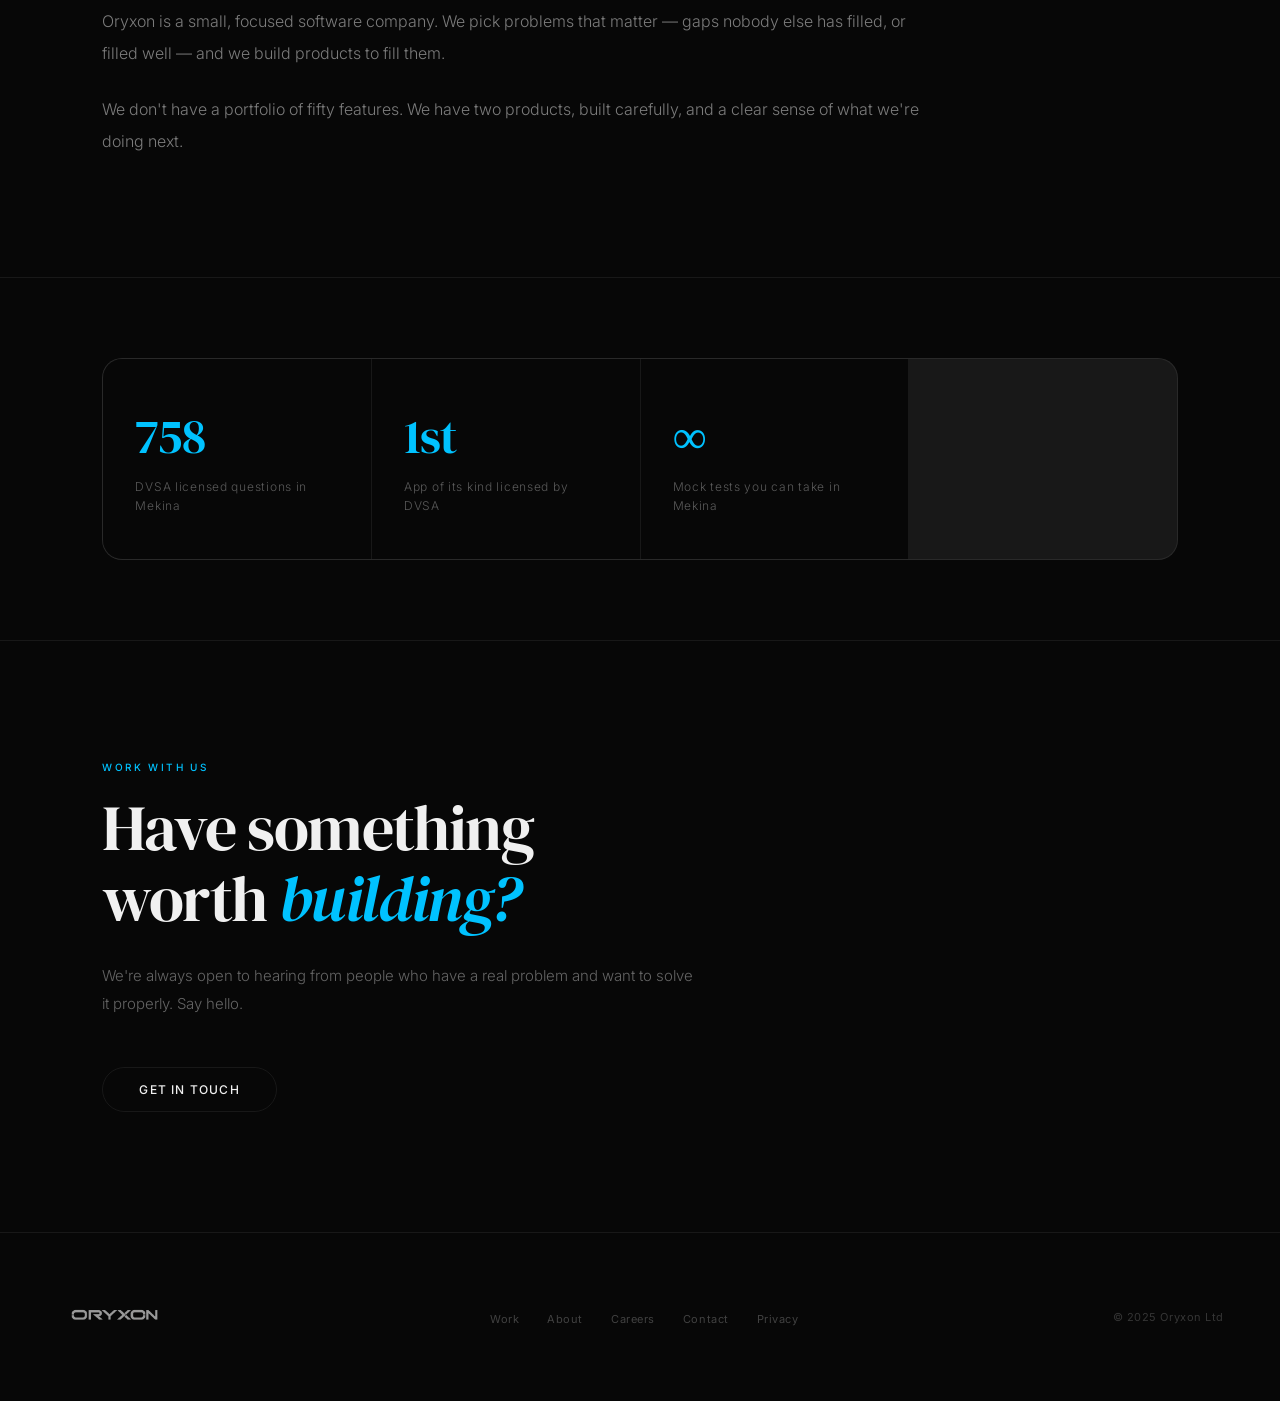
==== commit 8cb7ec33: "Fix nav links alignment on all sub-pages Added margin-left: auto; margin-right: 32px to inline .nav-" ====
--- a/about/index.html
+++ b/about/index.html
@@ -58,7 +58,7 @@
 }
 .nav-logo em { color: var(--blue); font-style: normal; }
 .nav-logo img { height: 100px; display: block; }
-.nav-links { display: flex; gap: 40px; list-style: none; }
+.nav-links { display: flex; gap: 40px; list-style: none; margin-left: auto; margin-right: 32px; }
 .nav-links a {
   font-size: 12px; font-weight: 400; letter-spacing: 0.06em;
   color: rgba(240,240,240,0.4); text-decoration: none; transition: color 0.2s;
--- a/mobile.css
+++ b/mobile.css
@@ -53,7 +53,7 @@
 
 /* Shrink logos on all mobile viewports */
 @media (max-width: 900px) {
-  .nav-logo img  { height: 36px !important; }
+  .nav-logo img  { height: 72px !important; }
   .footer-logo img { height: 40px !important; }
 }
 
@@ -225,37 +225,33 @@
   .nav-contact { display: none !important; }
 
   /* ── HOME HERO ── */
-  #hero {
-    grid-template-columns: 1fr !important;
-    padding: calc(var(--nav-h) + 40px) 20px 60px !important;
-    min-height: auto !important;
-    gap: 0 !important;
-  }
-  /* hero-content inner padding no longer needed: section handles nav clearance */
-  .hero-content { padding: 0 !important; }
+  #hero.home-hero {
+    padding: 0 !important;
+    height: 100dvh !important;
+    height: 100svh !important;
+  }
+  #hero.home-hero .hero-content { padding: 0 20px 44px !important; }
   .hero-left { padding: 0 !important; }
   .hero-right { display: none !important; }
   .hero-title {
-    font-size: clamp(36px, 11vw, 52px) !important;
-    margin-bottom: 24px !important;
-  }
-  .hero-sub {
-    font-size: 14px !important;
-    max-width: 100% !important;
-    margin-bottom: 36px !important;
-    line-height: 1.75 !important;
-  }
+    font-size: clamp(20px, 5.5vw, 24px) !important;
+    margin-bottom: 20px !important;
+    line-height: 1.2 !important;
+  }
+  .hero-sub { display: none !important; }
   .hero-actions {
-    flex-direction: column !important;
-    align-items: stretch !important;
-    gap: 12px !important;
+    flex-direction: row !important;
+    justify-content: flex-start !important;
+    align-items: center !important;
+    gap: 8px !important;
   }
   .hero-actions .btn-primary,
   .hero-actions .btn-ghost {
-    justify-content: center;
-    width: 100%;
-    padding: 15px 20px !important;
-    font-size: 11px !important;
+    flex: none !important;
+    width: auto !important;
+    min-height: auto !important;
+    padding: 8px 14px !important;
+    font-size: 9px !important;
   }
   .hero-eyebrow { margin-bottom: 28px !important; }
 
@@ -276,8 +272,8 @@
   }
   .world-right { display: none !important; }
   .world-name {
-    font-size: clamp(48px, 16vw, 80px) !important;
-    margin-bottom: 16px !important;
+    font-size: clamp(22px, 6.5vw, 30px) !important;
+    margin-bottom: 12px !important;
   }
   .world-desc {
     font-size: 14px !important;
@@ -300,7 +296,7 @@
     padding: 60px 20px !important;
   }
   .closing-title {
-    font-size: clamp(32px, 10vw, 52px) !important;
+    font-size: clamp(22px, 6.5vw, 30px) !important;
   }
 
   /* ── PRODUCTS PAGE ── */
@@ -308,7 +304,7 @@
     padding: calc(var(--nav-h) + 32px) 20px 48px !important;
     min-height: auto !important;
   }
-  .page-title { font-size: clamp(40px, 12vw, 60px) !important; }
+  .page-title { font-size: clamp(30px, 9vw, 44px) !important; }
   .page-sub {
     font-size: 14px !important;
     max-width: 100% !important;
@@ -322,7 +318,7 @@
     min-height: auto !important;
   }
   .pr-visual { height: 220px !important; }
-  .pr-name { font-size: clamp(40px, 13vw, 60px) !important; }
+  .pr-name { font-size: clamp(32px, 10vw, 48px) !important; }
   .pr-desc { font-size: 14px !important; max-width: 100% !important; }
 
   /* ── MEKINA PAGE ── */
@@ -399,7 +395,7 @@
     border-right: none !important;
   }
   .contact-left { border-bottom: 1px solid var(--border) !important; }
-  .contact-title { font-size: clamp(32px, 11vw, 52px) !important; }
+  .contact-title { font-size: clamp(28px, 8.5vw, 38px) !important; }
   .contact-sub { font-size: 14px !important; max-width: 100% !important; }
 
   /* ── LEGAL PAGES ── */
@@ -432,22 +428,27 @@
   .nav-links { display: none !important; }
   .nav-contact { display: none !important; }
 
-  #hero {
-    grid-template-columns: 1fr !important;
-    padding: calc(var(--nav-h) + 48px) var(--px) 60px !important;
-    min-height: auto !important;
-  }
+  #hero.home-hero {
+    padding: 0 !important;
+    height: 100dvh !important;
+  }
+  #hero.home-hero .hero-content { padding: 0 var(--px) 48px !important; }
   .hero-left { padding: 0 !important; }
   .hero-right { display: none !important; }
-  .hero-title { font-size: clamp(38px, 9vw, 52px) !important; }
+  .hero-title { font-size: clamp(22px, 5.5vw, 28px) !important; line-height: 1.2 !important; }
+  .hero-sub { display: none !important; }
   .hero-actions {
-    flex-wrap: wrap !important;
-    gap: 12px !important;
+    flex-direction: row !important;
+    justify-content: flex-start !important;
+    gap: 8px !important;
   }
   .hero-actions .btn-primary,
   .hero-actions .btn-ghost {
-    flex: 1 1 160px;
-    justify-content: center;
+    flex: none !important;
+    width: auto !important;
+    min-height: auto !important;
+    padding: 8px 14px !important;
+    font-size: 9px !important;
   }
 
   .world-section { height: auto !important; }
@@ -458,9 +459,11 @@
   }
   .world-left { width: 100% !important; padding: 0 !important; }
   .world-right { display: none !important; }
+  .world-name { font-size: clamp(24px, 7vw, 32px) !important; }
 
   #statements { padding: 60px var(--px) !important; }
   #closing { padding: 60px var(--px) !important; }
+  .closing-title { font-size: clamp(24px, 6vw, 34px) !important; }
 
   .product-row, .product-row.flip {
     grid-template-columns: 1fr !important;
@@ -518,16 +521,28 @@
   .nav-links { display: none !important; }
   .nav-contact { display: none !important; }
 
-  #hero {
-    grid-template-columns: 1fr !important;
-    padding: calc(var(--nav-h) + 60px) var(--px) 72px !important;
-    min-height: auto !important;
-  }
+  #hero.home-hero {
+    padding: 0 !important;
+    height: 100dvh !important;
+  }
+  #hero.home-hero .hero-content { padding: 0 var(--px) 52px !important; }
   .hero-left { padding: 0 !important; }
   .hero-right { display: none !important; }
-  .hero-title { font-size: clamp(44px, 8vw, 64px) !important; }
-  .hero-sub { font-size: 15px !important; max-width: 100% !important; }
-  .hero-actions { gap: 14px !important; flex-wrap: wrap !important; }
+  .hero-title { font-size: clamp(24px, 4vw, 32px) !important; line-height: 1.2 !important; }
+  .hero-sub { display: none !important; }
+  .hero-actions {
+    flex-direction: row !important;
+    justify-content: flex-start !important;
+    gap: 10px !important;
+  }
+  .hero-actions .btn-primary,
+  .hero-actions .btn-ghost {
+    flex: none !important;
+    width: auto !important;
+    min-height: auto !important;
+    padding: 9px 18px !important;
+    font-size: 10px !important;
+  }
 
   .world-section { height: auto !important; }
   .world-sticky {
@@ -537,11 +552,12 @@
   }
   .world-left { width: 100% !important; padding: 0 !important; }
   .world-right { display: none !important; }
-  .world-name { font-size: clamp(56px, 12vw, 80px) !important; }
+  .world-name { font-size: clamp(26px, 5.5vw, 36px) !important; }
 
   #statements { padding: 80px var(--px) !important; }
   .statement-line { font-size: clamp(24px, 5vw, 40px) !important; }
   #closing { padding: 80px var(--px) !important; }
+  .closing-title { font-size: clamp(26px, 4.5vw, 40px) !important; }
 
   /* Products */
   .product-row, .product-row.flip {
@@ -636,10 +652,10 @@
   nav.scrolled { padding: 16px var(--px); }
   .nav-links { gap: 28px !important; }
 
-  #hero {
+  #hero:not(.home-hero) {
     padding: 0 var(--px) !important;
   }
-  .hero-title { font-size: clamp(44px, 5vw, 68px) !important; }
+  .hero-title { font-size: clamp(22px, 2.4vw, 32px) !important; }
 
   .world-left { padding: 0 0 0 var(--px) !important; }
 
